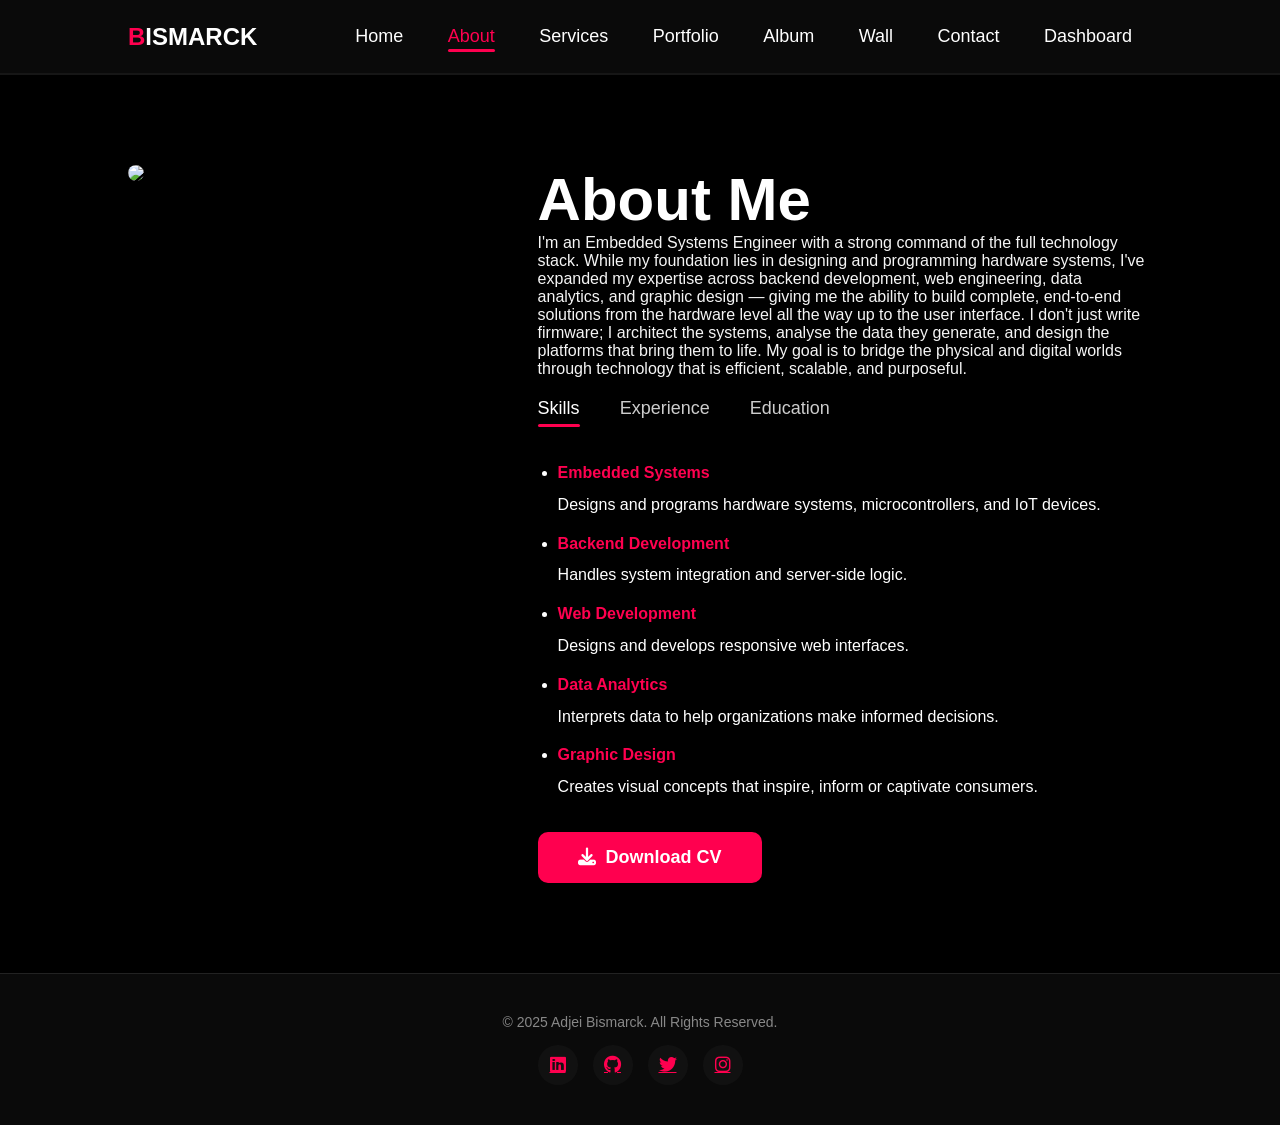
==== about.html @ d161b4fd "restructured website" ====
<!DOCTYPE html>
<html lang="en">
<head>
  <meta charset="UTF-8" />
  <meta name="viewport" content="width=device-width, initial-scale=1.0" />
  <title>nii adjetey — About</title>
  <link rel="stylesheet" href="style.css" />
  <link rel="stylesheet" href="https://cdnjs.cloudflare.com/ajax/libs/font-awesome/6.4.0/css/all.min.css" />
  <link rel="preconnect" href="https://fonts.googleapis.com">
  <link rel="stylesheet" href="https://fonts.googleapis.com/css2?family=Caveat:wght@600;700&display=swap">
</head>
<body>
  <!-- ===== TOP NAV BAR ===== -->
  <header class="page-topbar">
    <div class="container">
      <nav>
        <div class="logo">
          <h1><a href="index.html"><span>B</span>ISMARCK</a></h1>
        </div>
        <i class="fas fa-bars" id="menu-icon"></i>
        <ul id="nav-menu">
          <li><a href="index.html" onclick="closeMenu()">Home</a></li>
          <li><a href="about.html" class="active-page" onclick="closeMenu()">About</a></li>
          <li><a href="services.html" onclick="closeMenu()">Services</a></li>
          <li><a href="portfolio.html" onclick="closeMenu()">Portfolio</a></li>
          <li><a href="album.html" onclick="closeMenu()">Album</a></li>
          <li><a href="wall.html" onclick="closeMenu()">Wall</a></li>
          <li><a href="contact.html" onclick="closeMenu()">Contact</a></li>
          <li><a href="dashboard.html" onclick="closeMenu()">Dashboard</a></li>
        </ul>
      </nav>
    </div>
  </header>

  <!-- ===== ABOUT SECTION ===== -->
  <div id="about">
    <div class="container">
      <div class="row">
        <div class="about-col-1">
          <img src="images/user.webp" />
        </div>
        <div class="about-col-2">
          <h1 class="sub-title">About Me</h1>
          <p>
            I'm an Embedded Systems Engineer with a strong command of the full technology stack. While my foundation lies in designing and programming hardware systems, I've expanded my expertise across backend development, web engineering, data analytics, and graphic design — giving me the ability to build complete, end-to-end solutions from the hardware level all the way up to the user interface. I don't just write firmware; I architect the systems, analyse the data they generate, and design the platforms that bring them to life. My goal is to bridge the physical and digital worlds through technology that is efficient, scalable, and purposeful.
          </p>

          <div class="tab-titles">
            <p class="tab-links active-link" onclick="opentab('skills')">Skills</p>
            <p class="tab-links" onclick="opentab('experience')">Experience</p>
            <p class="tab-links" onclick="opentab('education')">Education</p>
          </div>

          <div class="tab-contents active-tab" id="skills">
            <ul>
              <li><span>Embedded Systems</span><br />Designs and programs hardware systems, microcontrollers, and IoT devices.</li>
              <li><span>Backend Development</span><br />Handles system integration and server-side logic.</li>
              <li><span>Web Development</span><br />Designs and develops responsive web interfaces.</li>
              <li><span>Data Analytics</span><br />Interprets data to help organizations make informed decisions.</li>
              <li><span>Graphic Design</span><br />Creates visual concepts that inspire, inform or captivate consumers.</li>
            </ul>
          </div>

          <div class="tab-contents" id="experience">
            <ul>
              <li><span>2024 - 2024</span><br />Data Analyst at CognoRise InfoTech</li>
              <li><span>2024 - 2024</span><br />Intern at Electricity Company of Ghana</li>
              <li><span>2024 - 2024</span><br />Junior Backend Developer at Smart Hives Lab</li>
              <li><span>2025 - 2025</span><br />Editor-In-Chief, Computer Science</li>
              <li><span>2026</span><br />Claude Hackathon Winner, KNUST EDITIONS</li>
            </ul>
          </div>

          <div class="tab-contents" id="education">
            <ul>
              <li><span>2024 - Present</span><br />Student at KNUST</li>
              <li><span>2027</span><br />Bachelor's Degree in Computer Science</li>
              <li><span>2024</span><br />Data Analytics Certification</li>
              <li><span>2025</span><br />Backend Development Bootcamp</li>
            </ul>
          </div>

          <div class="cv-button-wrapper">
            <a href="documents/cv.pdf" download class="btn cv-btn">
              <i class="fa-solid fa-download"></i> Download CV
            </a>
          </div>
        </div>
      </div>
    </div>
  </div>

  <!-- Toast Notification -->
  <div id="toast" class="toast"></div>

  <!-- ===== FOOTER ===== -->
  <footer>
    <div class="container">
      <p>&copy; 2025 Adjei Bismarck. All Rights Reserved.</p>
      <div class="footer-social">
        <a href="https://www.linkedin.com/in/niiadjetey" target="_blank" title="LinkedIn"><i class="fa-brands fa-linkedin"></i></a>
        <a href="https://github.com/adjetey0" target="_blank" title="GitHub"><i class="fa-brands fa-github"></i></a>
        <a href="https://x.com/mradjeteynii" target="_blank" title="Twitter/X"><i class="fa-brands fa-twitter"></i></a>
        <a href="https://www.instagram.com/west.xds" target="_blank" title="Instagram"><i class="fa-brands fa-instagram"></i></a>
      </div>
    </div>
  </footer>

  <!-- Back to Top Button -->
  <button id="back-to-top" class="back-to-top" title="Back to Top">
    <i class="fa-solid fa-arrow-up"></i>
  </button>

  <script>
    // Tab switching functionality
    function opentab(tabname) {
      var tablinks = document.getElementsByClassName("tab-links");
      var tabcontents = document.getElementsByClassName("tab-contents");
      for (var i = 0; i < tablinks.length; i++) {
        tablinks[i].classList.remove("active-link");
      }
      for (var i = 0; i < tabcontents.length; i++) {
        tabcontents[i].classList.remove("active-tab");
      }
      event.target.classList.add("active-link");
      document.getElementById(tabname).classList.add("active-tab");
    }

    // Mobile menu toggle
    const menuIcon = document.getElementById('menu-icon');
    const navMenu = document.getElementById('nav-menu');

    if (menuIcon && navMenu) {
      menuIcon.addEventListener('click', function() {
        navMenu.classList.toggle('active');
        if (menuIcon.classList.contains('fa-bars')) {
          menuIcon.classList.remove('fa-bars');
          menuIcon.classList.add('fa-times');
        } else {
          menuIcon.classList.remove('fa-times');
          menuIcon.classList.add('fa-bars');
        }
      });
    }

    function closeMenu() {
      if (navMenu) {
        navMenu.classList.remove('active');
      }
      if (menuIcon) {
        menuIcon.classList.remove('fa-times');
        menuIcon.classList.add('fa-bars');
      }
    }

    // Back to Top Button Functionality
    const backToTopBtn = document.getElementById('back-to-top');
    window.addEventListener('scroll', function() {
      if (window.pageYOffset > 300) {
        backToTopBtn.classList.add('show');
      } else {
        backToTopBtn.classList.remove('show');
      }
    });
    backToTopBtn.addEventListener('click', function() {
      window.scrollTo({
        top: 0,
        behavior: 'smooth'
      });
    });
  </script>
</body>
</html>
---- style.css ----
* {
  margin: 0;
  padding: 0;
  font-family: 'Poppins', sans-serif;
  box-sizing: border-box;
}

body {
  background-color: black;
  color: white;
  overflow-x: hidden;
}

/* ===== HEADER ===== */
#header {
  width: 100%;
  height: 100vh;
  background-image: url(images/background.jpg);
  background-size: cover;
  background-position: center;
}

/* ===== SUB-PAGE TOP NAV BAR ===== */
.page-topbar {
  width: 100%;
  background: #0a0a0a;
  border-bottom: 2px solid #161616;
  padding: 6px 0;
}

.container {
  padding: 10px 10%;
}

nav {
  display: flex;
  align-items: center;
  justify-content: space-between;
  flex-wrap: wrap;
  position: relative;
}

.logo h1 a {
  color: #fff;
  text-decoration: none;
}

.logo h1 span {
  color: #ff004f;
  font-weight: 700;
}

/* Mobile Menu Icon - Hidden by default */
#menu-icon {
  display: none;
  font-size: 28px;
  color: #fff;
  cursor: pointer;
  z-index: 1001;
}

nav ul li {
  display: inline-block;
  list-style: none;
  margin: 10px 20px;
}

nav ul li a {
  color: white;
  text-decoration: none;
  font-size: 18px;
  position: relative;
}

nav ul li a::after {
  content: '';
  width: 0;
  height: 3px;
  background: #ff004f;
  position: absolute;
  left: 0;
  bottom: -6px;
  transition: 0.4s ease;
  border-radius: 2px;
}

nav ul li a:hover::after,
nav ul li a.active-page::after {
  width: 100%;
}

nav ul li a.active-page {
  color: #ff004f;
}

.header-text {
  margin-top: 20%;
  font-size: 30px;
  animation: fadeInUp 1.5s ease-out;
}

.header-text p {
  animation: fadeInUp 1.8s ease-out;
}

.header-text h1 {
  font-size: 60px;
  margin-top: 20px;
  animation: fadeInUp 2s ease-out;
}

.header-text h1 span {
  color: #ff004f;
  display: inline-block;
  animation: bounce 2s infinite;
}

/* Animations */
@keyframes fadeInUp {
  0% {
    opacity: 0;
    transform: translateY(30px);
  }
  100% {
    opacity: 1;
    transform: translateY(0);
  }
}

@keyframes bounce {
  0%, 20%, 50%, 80%, 100% {
    transform: translateY(0);
  }
  40% {
    transform: translateY(-10px);
  }
  60% {
    transform: translateY(-5px);
  }
}

/* ===== ABOUT ===== */
#about {
  padding: 80px 0;
  color: whitesmoke;
}

.row {
  display: flex;
  justify-content: space-between;
  flex-wrap: wrap;
}

.about-col-1 {
  flex-basis: 35%;
}

.about-col-1 img {
  width: 100%;
  border-radius: 15px;
}

.about-col-2 {
  flex-basis: 60%;
}

.sub-title {
  font-size: 60px;
  font-weight: 600;
  color: #fff;
}

.tab-titles {
  display: flex;
  margin: 20px 0 40px;
  gap: 40px;
}

.tab-links {
  position: relative;
  font-size: 18px;
  font-weight: 500;
  cursor: pointer;
  color: #ccc;
  transition: color 0.3s ease;
}

.tab-links:hover {
  color: #ff004f;
}

.tab-links::after {
  content: '';
  position: absolute;
  bottom: -8px;
  left: 0;
  width: 0;
  height: 3px;
  background: #ff004f;
  border-radius: 2px;
  transition: width 0.3s ease;
}

.tab-links.active-link {
  color: #fff;
}

.tab-links.active-link::after,
.tab-links:hover::after {
  width: 100%;
}

/* Tab Contents */
.tab-contents {
  display: none;
}

.tab-contents.active-tab {
  display: block;
}

.tab-contents ul {
  padding-left: 20px;
  line-height: 1.8;
}

.tab-contents ul li {
  list-style: disc;
  margin: 10px 0;
  color: #fff;
}

.tab-contents ul li span {
  color: #ff004f;
  font-weight: 600;
  font-size: 16px;
  display: inline-block;
  margin-bottom: 3px;
  transition: color 0.3s ease;
}

/* Download CV Button */
.cv-button-wrapper {
  margin-top: 30px;
}

.cv-btn {
  display: inline-flex;
  align-items: center;
  gap: 10px;
  background: #ff004f;
  color: white !important;
  padding: 15px 35px;
  border: 2px solid #ff004f;
  border-radius: 10px;
  text-decoration: none;
  font-size: 16px;
  font-weight: 600;
  transition: all 0.3s ease;
}

.cv-btn:hover {
  background: transparent;
  color: #ff004f !important;
  transform: translateY(-3px);
  box-shadow: 0 10px 25px rgba(255, 0, 79, 0.3);
}

.cv-btn i {
  font-size: 18px;
}

/* ===== SERVICES ===== */
#services {
  padding: 80px 0;
  color: #fff;
}

#services .sub-title {
  text-align: center;
  font-size: 60px;
  margin-bottom: 60px;
}

#services .sub-title span {
  color: #ff004f;
}

.services-list {
  display: grid;
  grid-template-columns: repeat(auto-fit, minmax(250px, 1fr));
  gap: 40px;
}

.service-card {
  background: #111;
  padding: 40px 25px;
  border-radius: 15px;
  text-align: center;
  transition: transform 0.3s ease, box-shadow 0.3s ease, border 0.3s ease;
  border: 2px solid transparent;
}

.service-card i {
  font-size: 45px;
  color: #ff004f;
  margin-bottom: 20px;
  background: rgba(255, 0, 79, 0.1);
  padding: 20px;
  border-radius: 50%;
  transition: all 0.3s ease;
}

.service-card h2 {
  font-size: 22px;
  margin-bottom: 15px;
  color: #ff004f;
}

.service-card p {
  color: #ccc;
  font-size: 15px;
  line-height: 1.6;
}

.service-card:hover {
  transform: translateY(-10px);
  box-shadow: 0 0 25px rgba(255, 0, 79, 0.4);
  border-color: #ff004f;
}

.service-card:hover i {
  background: #ff004f;
  color: white;
}

/* ===== DASHBOARD SECTION ===== */
#dashboard {
  padding: 80px 0;
  color: #fff;
}

#dashboard .sub-title {
  text-align: center;
  font-size: 60px;
  margin-bottom: 60px;
}

#dashboard .sub-title span {
  color: #ff004f;
}

.dashboard-grid {
  display: grid;
  grid-template-columns: repeat(auto-fit, minmax(250px, 1fr));
  gap: 40px;
}

.dashboard-card {
  background: #111;
  border-radius: 15px;
  text-align: center;
  padding: 40px 20px;
  transition: transform 0.3s ease, box-shadow 0.3s ease, border 0.3s ease;
  border: 2px solid transparent;
}

.dashboard-card i {
  font-size: 45px;
  color: #ff004f;
  margin-bottom: 20px;
  background: rgba(255, 0, 79, 0.1);
  padding: 20px;
  border-radius: 50%;
  transition: all 0.3s ease;
}

.dashboard-card h2 {
  font-size: 22px;
  margin-bottom: 15px;
  color: #fff;
}

.dashboard-card p {
  font-size: 36px;
  font-weight: bold;
  color: #ff004f;
}

.dashboard-card:hover {
  transform: translateY(-10px);
  box-shadow: 0 0 25px rgba(255, 0, 79, 0.4);
  border-color: #ff004f;
}

.dashboard-card:hover i {
  background: #ff004f;
  color: white;
}

/* ===== PORTFOLIO SECTION ===== */
#portfolio {
  padding: 80px 0;
  color: #fff;
}

#portfolio .sub-title {
  text-align: center;
  font-size: 60px;
  margin-bottom: 60px;
}

#portfolio .sub-title span {
  color: #ff004f;
}

.portfolio-grid {
  display: grid;
  grid-template-columns: repeat(auto-fit, minmax(300px, 1fr));
  gap: 40px;
}

.portfolio-card {
  background: #111;
  border-radius: 15px;
  overflow: hidden;
  transition: transform 0.3s ease, box-shadow 0.3s ease;
  border: 2px solid transparent;
}

.portfolio-card:hover {
  transform: translateY(-10px);
  box-shadow: 0 0 30px rgba(255, 0, 79, 0.4);
  border-color: #ff004f;
}

.portfolio-image {
  position: relative;
  width: 100%;
  height: 280px;
  overflow: hidden;
}

.portfolio-image img {
  width: 100%;
  height: 100%;
  object-fit: cover;
  transition: transform 0.5s ease;
}

.portfolio-card:hover .portfolio-image img {
  transform: scale(1.1);
}

.portfolio-overlay {
  position: absolute;
  top: 0;
  left: 0;
  width: 100%;
  height: 100%;
  background: rgba(0, 0, 0, 0.95);
  display: flex;
  align-items: center;
  justify-content: center;
  opacity: 0;
  transition: opacity 0.4s ease;
  padding: 30px;
}

.portfolio-card:hover .portfolio-overlay {
  opacity: 1;
}

.portfolio-info {
  text-align: center;
}

.portfolio-info h3 {
  font-size: 24px;
  color: #ff004f;
  margin-bottom: 15px;
}

.portfolio-info p {
  color: #ccc;
  font-size: 14px;
  line-height: 1.6;
  margin-bottom: 20px;
}

.portfolio-links {
  display: flex;
  gap: 15px;
  justify-content: center;
  flex-wrap: wrap;
}

.portfolio-links a {
  background: #ff004f;
  color: white;
  padding: 10px 20px;
  border-radius: 8px;
  text-decoration: none;
  font-size: 14px;
  font-weight: 600;
  transition: all 0.3s ease;
  display: inline-flex;
  align-items: center;
  gap: 8px;
}

.portfolio-links a:hover {
  background: #e6003d;
  transform: translateY(-3px);
  box-shadow: 0 5px 15px rgba(255, 0, 79, 0.4);
}

.portfolio-content {
  padding: 25px;
}

.portfolio-content h3 {
  font-size: 20px;
  color: #fff;
  margin-bottom: 15px;
}

.portfolio-tags {
  display: flex;
  gap: 10px;
  flex-wrap: wrap;
}

.portfolio-tags span {
  background: rgba(255, 0, 79, 0.1);
  color: #ff004f;
  padding: 6px 15px;
  border-radius: 20px;
  font-size: 13px;
  font-weight: 500;
  border: 1px solid rgba(255, 0, 79, 0.3);
}

/* ===== ALBUM SECTION ===== */
#album {
  padding: 80px 0;
  color: #fff;
}

#album .sub-title {
  text-align: center;
  font-size: 60px;
  margin-bottom: 40px;
}

#album .sub-title span {
  color: #ff004f;
}

.album-meta {
  display: flex;
  justify-content: space-between;
  align-items: center;
  flex-wrap: wrap;
  gap: 16px;
  margin-bottom: 45px;
}

.album-meta-left {
  color: #999;
  font-size: 14px;
  display: flex;
  align-items: center;
  gap: 10px;
}

.album-meta-left i {
  color: #ff004f;
}

.view-toggle {
  display: flex;
  background: #111;
  border: 2px solid #222;
  border-radius: 30px;
  padding: 4px;
  gap: 4px;
}

.view-toggle-btn {
  background: transparent;
  color: #999;
  border: none;
  padding: 8px 20px;
  border-radius: 24px;
  font-size: 14px;
  font-weight: 600;
  font-family: 'Poppins', sans-serif;
  cursor: pointer;
  display: inline-flex;
  align-items: center;
  gap: 8px;
  transition: all 0.3s ease;
}

.view-toggle-btn:hover {
  color: #fff;
}

.view-toggle-btn.active-view-btn {
  background: #ff004f;
  color: #fff;
}

/* ===== DECK VIEW ===== */
.album-deck-view {
  display: flex;
  flex-direction: column;
  align-items: center;
}

.deck-stage {
  position: relative;
  width: 100%;
  max-width: 640px;
  height: 320px;
  margin-bottom: 30px;
}

.deck-card {
  position: absolute;
  top: 0;
  left: 50%;
  width: 220px;
  height: 300px;
  border-radius: 14px;
  overflow: hidden;
  border: 6px solid #111;
  box-shadow: 0 15px 35px rgba(0, 0, 0, 0.6);
  transition: transform 0.3s ease, box-shadow 0.3s ease;
  cursor: pointer;
  background: #111;
}

.deck-card img {
  width: 100%;
  height: 100%;
  object-fit: cover;
  display: block;
}

.deck-card:hover {
  box-shadow: 0 20px 45px rgba(255, 0, 79, 0.4);
  z-index: 10 !important;
}

.deck-card-0 { transform: translateX(-180px) rotate(-12deg); z-index: 1; }
.deck-card-1 { transform: translateX(-70px) rotate(-4deg); z-index: 2; }
.deck-card-2 { transform: translateX(40px) rotate(4deg); z-index: 3; }
.deck-card-3 { transform: translateX(150px) rotate(12deg); z-index: 4; }

.deck-card-0:hover { transform: translateX(-180px) rotate(-12deg) translateY(-10px); }
.deck-card-1:hover { transform: translateX(-70px) rotate(-4deg) translateY(-10px); }
.deck-card-2:hover { transform: translateX(40px) rotate(4deg) translateY(-10px); }
.deck-card-3:hover { transform: translateX(150px) rotate(12deg) translateY(-10px); }

.deck-controls {
  display: flex;
  align-items: center;
  gap: 18px;
  flex-wrap: wrap;
  justify-content: center;
}

.cycle-stack-btn {
  background: transparent;
  color: #fff;
  border: 2px solid #ff004f;
  padding: 10px 24px;
  border-radius: 30px;
  font-size: 14px;
  font-weight: 600;
  font-family: 'Poppins', sans-serif;
  cursor: pointer;
  display: inline-flex;
  align-items: center;
  gap: 10px;
  transition: all 0.3s ease;
}

.cycle-stack-btn:hover {
  background: #ff004f;
  transform: translateY(-2px);
  box-shadow: 0 8px 20px rgba(255, 0, 79, 0.35);
}

.deck-showing {
  color: #888;
  font-size: 13px;
}

/* ===== GRID VIEW ===== */
.album-grid {
  display: grid;
  grid-template-columns: repeat(auto-fill, minmax(240px, 1fr));
  grid-auto-rows: 220px;
  gap: 20px;
}

.album-item {
  position: relative;
  border-radius: 15px;
  overflow: hidden;
  cursor: pointer;
  border: 2px solid transparent;
  transition: transform 0.3s ease, border 0.3s ease, box-shadow 0.3s ease;
}

.album-item img {
  width: 100%;
  height: 100%;
  object-fit: cover;
  display: block;
  transition: transform 0.5s ease;
}

.album-item-overlay {
  position: absolute;
  inset: 0;
  background: rgba(0,0,0,0.5);
  display: flex;
  align-items: center;
  justify-content: center;
  opacity: 0;
  transition: opacity 0.3s ease;
}

.album-item-overlay i {
  color: #fff;
  font-size: 26px;
}

.album-item:hover {
  transform: translateY(-6px);
  border-color: #ff004f;
  box-shadow: 0 0 25px rgba(255, 0, 79, 0.35);
}

.album-item:hover img {
  transform: scale(1.08);
}

.album-item:hover .album-item-overlay {
  opacity: 1;
}

/* ===== LIGHTBOX ===== */
.lightbox-inner {
  position: relative;
  max-width: 90vw;
  max-height: 90vh;
  display: flex;
  flex-direction: column;
  align-items: center;
}

.lightbox-inner img {
  max-width: 90vw;
  max-height: 80vh;
  border-radius: 12px;
  border: 2px solid #ff004f;
  box-shadow: 0 0 50px rgba(255, 0, 79, 0.35);
}

#lightbox-caption {
  color: #ccc;
  margin-top: 14px;
  font-size: 15px;
  text-align: center;
}

.lightbox-close {
  position: absolute;
  top: -45px;
  right: 0;
  background: transparent;
  border: none;
  color: #fff;
  font-size: 26px;
  cursor: pointer;
}

.lightbox-nav {
  position: fixed;
  top: 50%;
  transform: translateY(-50%);
  background: rgba(255,0,79,0.15);
  border: 2px solid #ff004f;
  color: #fff;
  width: 46px;
  height: 46px;
  border-radius: 50%;
  font-size: 18px;
  cursor: pointer;
  transition: all 0.3s ease;
}

.lightbox-nav:hover {
  background: #ff004f;
}

.lightbox-prev { left: 30px; }
.lightbox-next { right: 30px; }

/* ===== WALL SECTION ===== */
#wall {
  padding: 80px 0;
  color: #fff;
}

#wall .sub-title {
  text-align: center;
  font-size: 60px;
  margin-bottom: 10px;
}

#wall .sub-title span {
  color: #ff004f;
}

.wall-subtext {
  text-align: center;
  color: #ccc;
  font-size: 15px;
  max-width: 560px;
  margin: 0 auto 40px;
}

.wall-toolbar-wrap {
  display: flex;
  flex-direction: column;
  align-items: center;
  gap: 12px;
  margin-bottom: 45px;
}

.wall-toolbar {
  display: flex;
  align-items: center;
  gap: 4px;
  background: #111;
  border: 2px solid #222;
  border-radius: 40px;
  padding: 6px;
  flex-wrap: wrap;
  justify-content: center;
}

.wall-toolbar-divider {
  width: 1px;
  height: 20px;
  background: #2a2a2a;
  margin: 0 2px;
}

.wall-pill-btn {
  background: transparent;
  border: none;
  color: #ccc;
  padding: 10px 18px;
  border-radius: 30px;
  font-size: 14px;
  font-weight: 600;
  font-family: 'Poppins', sans-serif;
  cursor: pointer;
  display: inline-flex;
  align-items: center;
  gap: 8px;
  transition: all 0.3s ease;
}

.wall-pill-btn:hover {
  background: #1a1a1a;
  color: #fff;
}

.wall-pill-btn:disabled {
  opacity: 0.6;
  cursor: default;
}

.wall-sign-pill {
  background: #ff004f;
  color: #fff;
}

.wall-sign-pill:hover {
  background: #e6003d;
  color: #fff;
}

.wall-pill-icon {
  width: 40px;
  height: 40px;
  padding: 0;
  justify-content: center;
}

.wall-pill-btn.spinning i {
  animation: spin 0.5s linear;
}

@keyframes spin {
  from { transform: rotate(0deg); }
  to { transform: rotate(360deg); }
}

.wall-count {
  color: #888;
  font-size: 13px;
  padding: 0 10px;
  white-space: nowrap;
}

/* ===== SIGN MODAL ===== */
.wall-sign-modal {
  max-width: 520px;
  width: 90%;
  text-align: left;
  padding: 35px 35px 30px;
}

.wall-sign-header {
  display: flex;
  justify-content: space-between;
  align-items: flex-start;
  gap: 16px;
  margin-bottom: 24px;
}

.wall-sign-header h3 {
  text-align: left;
  margin-bottom: 6px;
}

.wall-sign-subtitle {
  color: #999;
  font-size: 13px;
  margin: 0;
}

.wall-sign-close {
  background: #0a0a0a;
  border: 2px solid #222;
  color: #999;
  width: 36px;
  height: 36px;
  min-width: 36px;
  border-radius: 50%;
  cursor: pointer;
  display: flex;
  align-items: center;
  justify-content: center;
  font-size: 14px;
  transition: all 0.3s ease;
}

.wall-sign-close:hover {
  border-color: #ff004f;
  color: #fff;
}

.wall-form {
  display: flex;
  flex-direction: column;
  gap: 18px;
}

.wall-form-row {
  display: grid;
  grid-template-columns: 1fr 1fr;
  gap: 14px;
}

.wall-input-icon {
  position: relative;
  display: flex;
  align-items: center;
}

.wall-input-icon i {
  position: absolute;
  left: 16px;
  color: #666;
  font-size: 13px;
  pointer-events: none;
}

.wall-input-icon input {
  padding-left: 40px !important;
}

.wall-form input,
.wall-form textarea {
  width: 100%;
  padding: 14px 16px;
  background: #0a0a0a;
  border: 2px solid #222;
  border-radius: 10px;
  color: #fff;
  font-size: 14px;
  font-family: 'Poppins', sans-serif;
  outline: none;
  transition: border-color 0.3s ease, box-shadow 0.3s ease;
  resize: vertical;
}

.wall-form input::placeholder,
.wall-form textarea::placeholder {
  color: #666;
}

.wall-form input:focus,
.wall-form textarea:focus {
  border-color: #ff004f;
  box-shadow: 0 0 15px rgba(255, 0, 79, 0.2);
}

.wall-sig-preview {
  background: #0a0a0a;
  border: 2px solid #222;
  border-radius: 10px;
  padding: 14px 16px;
}

.wall-sig-label {
  display: block;
  color: #666;
  font-size: 11px;
  font-weight: 600;
  letter-spacing: 0.5px;
  text-transform: uppercase;
  margin-bottom: 6px;
}

.wall-sig-text {
  font-family: 'Caveat', cursive;
  font-size: 30px;
  font-weight: 700;
  color: #fff;
  line-height: 1.1;
}

.wall-sign-footer {
  display: flex;
  align-items: center;
  justify-content: space-between;
  gap: 14px;
}

.wall-char-count {
  color: #666;
  font-size: 12px;
  font-family: monospace;
}

.wall-sign-footer .btn {
  padding: 12px 30px;
}

/* ===== NOTE WALL (sticky-note cards) ===== */
.wall-grid {
  display: grid;
  grid-template-columns: repeat(auto-fill, minmax(230px, 1fr));
  gap: 26px;
  padding: 10px;
}

.wall-loading,
.wall-empty {
  grid-column: 1 / -1;
  text-align: center;
  color: #888;
  font-size: 15px;
  padding: 20px 0;
}

.wall-card {
  background: #fdf9f0;
  border: 1px solid #e5ddd0;
  border-radius: 12px;
  padding: 20px;
  box-shadow: 0 10px 25px rgba(0, 0, 0, 0.4);
  transition: transform 0.25s ease, box-shadow 0.25s ease;
}

.wall-card:hover {
  transform: translateY(-6px) rotate(0deg) !important;
  box-shadow: 0 16px 34px rgba(255, 0, 79, 0.3);
  z-index: 5;
}

.wall-card-name {
  font-family: 'Caveat', cursive;
  font-size: 28px;
  font-weight: 700;
  color: #ff004f;
  margin-bottom: 6px;
  line-height: 1.1;
}

.wall-card-message {
  color: #2a2a2a;
  font-size: 14px;
  line-height: 1.5;
  margin-bottom: 16px;
  word-break: break-word;
}

.wall-card-footer {
  display: flex;
  justify-content: space-between;
  align-items: center;
  border-top: 1px solid #ece4d3;
  padding-top: 10px;
}

.wall-card-handle {
  color: #b0a894;
  font-size: 11px;
  font-weight: 600;
}

.wall-card-time {
  color: #b0a894;
  font-size: 11px;
}

/* ===== CONTACT SECTION ===== */
#contact {
  padding: 80px 0;
  color: #fff;
}

#contact .sub-title {
  text-align: center;
  font-size: 60px;
  margin-bottom: 60px;
}

#contact .sub-title span {
  color: #ff004f;
}

.contact-row {
  display: flex;
  justify-content: space-between;
  gap: 50px;
  flex-wrap: wrap;
}

.contact-left {
  flex-basis: 35%;
  display: flex;
  flex-direction: column;
  gap: 25px;
}

.contact-info-card {
  background: #111;
  padding: 25px;
  border-radius: 15px;
  display: flex;
  align-items: center;
  gap: 20px;
  transition: transform 0.3s ease, box-shadow 0.3s ease, border 0.3s ease;
  border: 2px solid transparent;
}

.contact-info-card:hover {
  transform: translateY(-5px);
  box-shadow: 0 0 25px rgba(255, 0, 79, 0.3);
  border-color: #ff004f;
}

.contact-info-card i {
  font-size: 30px;
  color: #ff004f;
  background: rgba(255, 0, 79, 0.1);
  padding: 18px;
  border-radius: 50%;
  min-width: 65px;
  height: 65px;
  display: flex;
  align-items: center;
  justify-content: center;
  transition: all 0.3s ease;
}

.contact-info-card:hover i {
  background: #ff004f;
  color: white;
}

.contact-info-card h3 {
  font-size: 18px;
  color: #fff;
  margin-bottom: 5px;
}

.contact-info-card p {
  color: #ccc;
  font-size: 15px;
}

.contact-info-card a {
  color: #ccc;
  text-decoration: none;
  transition: color 0.3s ease;
}

.contact-info-card a:hover {
  color: #ff004f;
}

.social-icons {
  display: flex;
  gap: 15px;
  margin-top: 10px;
}

.social-icons a {
  width: 50px;
  height: 50px;
  background: #111;
  border-radius: 50%;
  display: flex;
  align-items: center;
  justify-content: center;
  color: #ff004f;
  font-size: 22px;
  transition: all 0.3s ease;
  border: 2px solid transparent;
}

.social-icons a:hover {
  background: #ff004f;
  color: white;
  transform: translateY(-5px);
  box-shadow: 0 5px 15px rgba(255, 0, 79, 0.4);
}

.contact-right {
  flex-basis: 60%;
}

.contact-right form {
  display: flex;
  flex-direction: column;
  gap: 20px;
}

.contact-right form input,
.contact-right form textarea {
  width: 100%;
  padding: 18px;
  background: #111;
  border: 2px solid #222;
  border-radius: 10px;
  color: #fff;
  font-size: 16px;
  outline: none;
  transition: border-color 0.3s ease, box-shadow 0.3s ease;
}

.contact-right form input::placeholder,
.contact-right form textarea::placeholder {
  color: #888;
}

.contact-right form input:focus,
.contact-right form textarea:focus {
  border-color: #ff004f;
  box-shadow: 0 0 15px rgba(255, 0, 79, 0.2);
}

.contact-right form textarea {
  resize: vertical;
  min-height: 150px;
}

.btn {
  background: #ff004f;
  color: white;
  padding: 15px 40px;
  border: none;
  border-radius: 10px;
  font-size: 18px;
  font-weight: 600;
  cursor: pointer;
  transition: all 0.3s ease;
  align-self: flex-start;
}

.btn:hover {
  background: #e6003d;
  transform: translateY(-3px);
  box-shadow: 0 10px 25px rgba(255, 0, 79, 0.4);
}

/* ===== FOOTER ===== */
footer {
  background: #0a0a0a;
  padding: 30px 0;
  text-align: center;
  border-top: 1px solid #222;
}

footer p {
  color: #888;
  font-size: 14px;
  margin-bottom: 15px;
}

.footer-social {
  display: flex;
  gap: 15px;
  justify-content: center;
  align-items: center;
}

.footer-social a {
  width: 40px;
  height: 40px;
  background: #111;
  border-radius: 50%;
  display: flex;
  align-items: center;
  justify-content: center;
  color: #ff004f;
  font-size: 18px;
  transition: all 0.3s ease;
  border: 2px solid transparent;
}

.footer-social a:hover {
  background: #ff004f;
  color: white;
  transform: translateY(-5px);
  box-shadow: 0 5px 15px rgba(255, 0, 79, 0.4);
  border-color: #ff004f;
}

/* Toast Notification */
.toast {
  visibility: hidden;
  min-width: 250px;
  background-color: #4caf50;
  color: #fff;
  text-align: center;
  border-radius: 12px;
  padding: 14px;
  position: fixed;
  z-index: 1000;
  left: 50%;
  bottom: 30px;
  font-size: 16px;
  transform: translateX(-50%);
  opacity: 0;
  transition: opacity 0.5s ease, bottom 0.5s ease;
  box-shadow: 0 4px 12px rgba(0, 0, 0, 0.3);
}

.toast.show {
  visibility: visible;
  opacity: 1;
  bottom: 50px;
}

/* ===== NOT-DEPLOYED MODAL ===== */
.nd-modal-backdrop {
  display: none;
  position: fixed;
  inset: 0;
  background: rgba(0, 0, 0, 0.75);
  z-index: 9999;
  align-items: center;
  justify-content: center;
  backdrop-filter: blur(4px);
}

.nd-modal-backdrop.active {
  display: flex;
  animation: fadeInBackdrop 0.25s ease;
}

@keyframes fadeInBackdrop {
  from { opacity: 0; }
  to   { opacity: 1; }
}

.nd-modal {
  background: #111;
  border: 2px solid #ff004f;
  border-radius: 20px;
  padding: 45px 40px 35px;
  max-width: 440px;
  width: 90%;
  text-align: center;
  box-shadow: 0 0 50px rgba(255, 0, 79, 0.35);
  animation: slideUpModal 0.3s ease;
}

@keyframes slideUpModal {
  from { transform: translateY(30px); opacity: 0; }
  to   { transform: translateY(0);    opacity: 1; }
}

.nd-modal-icon {
  width: 70px;
  height: 70px;
  background: rgba(255, 0, 79, 0.1);
  border-radius: 50%;
  display: flex;
  align-items: center;
  justify-content: center;
  margin: 0 auto 20px;
  border: 2px solid rgba(255, 0, 79, 0.3);
}

.nd-modal-icon i {
  font-size: 30px;
  color: #ff004f;
}

.nd-modal h3 {
  font-size: 22px;
  color: #fff;
  margin-bottom: 12px;
}

.nd-modal p {
  color: #aaa;
  font-size: 15px;
  line-height: 1.7;
  margin-bottom: 28px;
}

.nd-modal-actions {
  display: flex;
  gap: 12px;
  justify-content: center;
  flex-wrap: wrap;
}

.nd-github-btn {
  background: #ff004f;
  color: white;
  border: none;
  padding: 12px 24px;
  border-radius: 10px;
  font-size: 15px;
  font-weight: 600;
  cursor: pointer;
  display: inline-flex;
  align-items: center;
  gap: 8px;
  transition: all 0.3s ease;
  font-family: 'Poppins', sans-serif;
}

.nd-github-btn:hover {
  background: #e6003d;
  transform: translateY(-2px);
  box-shadow: 0 5px 15px rgba(255, 0, 79, 0.4);
}

.nd-close-btn {
  background: transparent;
  color: #aaa;
  border: 2px solid #333;
  padding: 12px 24px;
  border-radius: 10px;
  font-size: 15px;
  font-weight: 600;
  cursor: pointer;
  transition: all 0.3s ease;
  font-family: 'Poppins', sans-serif;
}

.nd-close-btn:hover {
  border-color: #555;
  color: #fff;
}

/* ===== MOBILE RESPONSIVE ===== */
@media (max-width: 768px) {
  body {
    overflow-x: hidden;
  }

  /* ── HEADER FIX ── */
  #header {
    background-image: url(images/mobile-background.jpg);
    background-size: cover;
    background-position: left center;
    height: 100vh;
    display: flex;
    flex-direction: column;
    justify-content: flex-start;
  }

  .container {
    padding: 10px 5%;
  }

  #menu-icon {
    display: block;
  }

  nav ul {
    position: fixed;
    top: 0;
    right: -100%;
    width: 70%;
    height: 100vh;
    background: rgba(0, 0, 0, 0.98);
    flex-direction: column;
    justify-content: center;
    align-items: center;
    transition: right 0.3s ease;
    z-index: 1000;
    padding: 0;
  }

  nav ul.active {
    right: 0;
  }

  nav ul li {
    margin: 25px 0;
    width: 100%;
    text-align: center;
    display: block;
  }

  nav ul li a {
    font-size: 20px;
    display: block;
    padding: 10px;
  }

  .logo h1 {
    font-size: 26px;
  }

  /* Push text down so background subject shows above it */
  .header-text {
    margin-top: 55%;
    font-size: 18px;
    padding: 0 5%;
  }

  .header-text h1 {
    font-size: 36px;
    margin-top: 10px;
  }

  .sub-title {
    font-size: 32px;
    text-align: center;
  }

  .row {
    flex-direction: column;
  }

  .about-col-1,
  .about-col-2 {
    flex-basis: 100%;
    width: 100%;
  }

  .about-col-1 {
    margin-bottom: 30px;
    text-align: center;
  }

  .about-col-1 img {
    max-width: 85%;
    margin: 0 auto;
  }

  .tab-titles {
    flex-direction: row;
    gap: 12px;
    flex-wrap: wrap;
    justify-content: center;
  }

  .tab-links {
    font-size: 14px;
  }

  .tab-contents ul {
    padding-left: 15px;
  }

  .tab-contents ul li {
    font-size: 14px;
  }

  #services .sub-title {
    font-size: 32px;
  }

  .services-list {
    grid-template-columns: 1fr;
    gap: 25px;
  }

  .service-card {
    padding: 30px 20px;
  }

  .service-card i {
    font-size: 38px;
  }

  .service-card h2 {
    font-size: 20px;
  }

  .service-card p {
    font-size: 14px;
  }

  #portfolio .sub-title {
    font-size: 32px;
  }

  .portfolio-grid {
    grid-template-columns: 1fr;
    gap: 30px;
  }

  .portfolio-image {
    height: 200px;
  }

  .portfolio-image img {
    display: block;
    width: 100%;
    height: 100%;
    object-fit: cover;
  }

  .portfolio-info {
    padding: 20px;
  }

  .portfolio-info h3 {
    font-size: 18px;
  }

  .portfolio-info p {
    font-size: 13px;
  }

  .portfolio-links {
    flex-direction: row;
    gap: 10px;
    flex-wrap: wrap;
  }

  .portfolio-links a {
    flex: 1;
    justify-content: center;
    padding: 10px 12px;
    font-size: 13px;
  }

  /* Show overlay on tap via .tapped class added by JS */
  .portfolio-card.tapped .portfolio-overlay {
    opacity: 1;
  }

  .portfolio-content h3 {
    font-size: 18px;
  }

  .portfolio-tags span {
    font-size: 12px;
    padding: 5px 12px;
  }

  #album .sub-title {
    font-size: 32px;
  }

  .album-meta {
    flex-direction: column;
    align-items: flex-start;
  }

  .view-toggle-btn {
    padding: 7px 16px;
    font-size: 13px;
  }

  .deck-stage {
    height: 240px;
  }

  .deck-card {
    width: 150px;
    height: 210px;
    border-width: 4px;
  }

  .deck-card-0 { transform: translateX(-90px) rotate(-10deg); }
  .deck-card-1 { transform: translateX(-32px) rotate(-3deg); }
  .deck-card-2 { transform: translateX(26px) rotate(3deg); }
  .deck-card-3 { transform: translateX(84px) rotate(10deg); }

  .deck-card-0:hover { transform: translateX(-90px) rotate(-10deg) translateY(-8px); }
  .deck-card-1:hover { transform: translateX(-32px) rotate(-3deg) translateY(-8px); }
  .deck-card-2:hover { transform: translateX(26px) rotate(3deg) translateY(-8px); }
  .deck-card-3:hover { transform: translateX(84px) rotate(10deg) translateY(-8px); }

  .album-grid {
    grid-auto-rows: 160px;
    gap: 14px;
  }

  .lightbox-nav {
    width: 38px;
    height: 38px;
    font-size: 15px;
  }

  .lightbox-prev { left: 12px; }
  .lightbox-next { right: 12px; }

  #wall .sub-title {
    font-size: 32px;
  }

  .wall-subtext {
    font-size: 13px;
    padding: 0 5%;
  }

  .wall-pill-btn {
    padding: 8px 14px;
    font-size: 13px;
  }

  .wall-pill-icon {
    width: 36px;
    height: 36px;
  }

  .wall-count {
    padding: 0 6px;
    font-size: 12px;
  }

  .wall-sign-modal {
    padding: 26px 22px;
  }

  .wall-sign-header h3 {
    font-size: 19px;
  }

  .wall-form-row {
    grid-template-columns: 1fr;
  }

  .wall-sign-footer {
    flex-direction: column-reverse;
    align-items: stretch;
    gap: 10px;
  }

  .wall-sign-footer .btn {
    width: 100%;
  }

  .wall-char-count {
    text-align: center;
  }

  .wall-grid {
    grid-template-columns: 1fr;
    gap: 16px;
  }

  #contact .sub-title {
    font-size: 32px;
  }

  .contact-row {
    flex-direction: column;
    gap: 30px;
  }

  .contact-left,
  .contact-right {
    flex-basis: 100%;
    width: 100%;
  }

  .contact-info-card {
    padding: 18px;
  }

  .contact-info-card h3 {
    font-size: 16px;
  }

  .contact-info-card p {
    font-size: 14px;
  }

  .social-icons {
    justify-content: center;
  }

  .contact-right form input,
  .contact-right form textarea {
    padding: 15px;
    font-size: 15px;
  }

  .btn {
    width: 100%;
    text-align: center;
    justify-content: center;
    padding: 14px 30px;
    font-size: 16px;
  }

  .cv-btn {
    width: 100%;
    justify-content: center;
  }

  #dashboard .sub-title {
    font-size: 32px;
  }

  .dashboard-grid {
    grid-template-columns: 1fr;
    gap: 25px;
  }

  .dashboard-card {
    padding: 30px 20px;
  }

  .dashboard-card i {
    font-size: 38px;
  }

  .dashboard-card h2 {
    font-size: 20px;
  }

  .dashboard-card p {
    font-size: 24px;
  }

  .toast {
    min-width: 200px;
    max-width: 85%;
    font-size: 14px;
    padding: 12px 16px;
    bottom: 20px;
  }

  .toast.show {
    bottom: 30px;
  }

  footer {
    padding: 25px 0;
  }

  footer p {
    font-size: 12px;
    margin-bottom: 12px;
  }

  .footer-social {
    gap: 12px;
  }

  .footer-social a {
    width: 35px;
    height: 35px;
    font-size: 16px;
  }

  /* Modal on mobile */
  .nd-modal {
    padding: 35px 25px 28px;
  }

  .nd-modal h3 {
    font-size: 19px;
  }

  .nd-modal p {
    font-size: 14px;
  }

  .nd-github-btn,
  .nd-close-btn {
    width: 100%;
    justify-content: center;
    font-size: 14px;
  }
}

/* Extra small devices */
@media (max-width: 480px) {
  #header {
    background-position: 30% center;
  }

  .header-text {
    margin-top: 60%;
    font-size: 15px;
    padding: 0 5%;
  }

  .header-text h1 {
    font-size: 28px;
  }

  .sub-title {
    font-size: 26px;
  }

  #services .sub-title,
  #portfolio .sub-title,
  #contact .sub-title {
    font-size: 26px;
  }

  .service-card {
    padding: 25px 15px;
  }

  .service-card i {
    font-size: 32px;
    padding: 15px;
  }

  .service-card h2 {
    font-size: 18px;
  }

  .portfolio-image {
    height: 160px;
  }

  .tab-links {
    font-size: 13px;
  }

  nav ul {
    width: 80%;
  }

  nav ul li a {
    font-size: 18px;
  }
}

/* Landscape */
@media (max-width: 768px) and (orientation: landscape) {
  #header {
    height: auto;
    min-height: 100vh;
    padding-bottom: 40px;
    background-position: center top;
  }

  .header-text {
    margin-top: 10%;
  }

  .header-text h1 {
    font-size: 28px;
  }
}

/* ===== BACK TO TOP BUTTON ===== */
.back-to-top {
  position: fixed;
  bottom: 30px;
  right: 30px;
  width: 50px;
  height: 50px;
  background: #ff004f;
  color: white;
  border: none;
  border-radius: 50%;
  cursor: pointer;
  opacity: 0;
  visibility: hidden;
  transition: all 0.3s ease;
  z-index: 1000;
  box-shadow: 0 4px 12px rgba(255, 0, 79, 0.3);
  display: flex;
  align-items: center;
  justify-content: center;
  font-size: 18px;
}

.back-to-top.show {
  opacity: 1;
  visibility: visible;
}

.back-to-top:hover {
  background: #e60047;
  transform: translateY(-2px);
  box-shadow: 0 6px 16px rgba(255, 0, 79, 0.4);
}

.back-to-top:active {
  transform: translateY(0);
}

@media (max-width: 768px) {
  .back-to-top {
    bottom: 20px;
    right: 20px;
    width: 45px;
    height: 45px;
    font-size: 16px;
  }
}
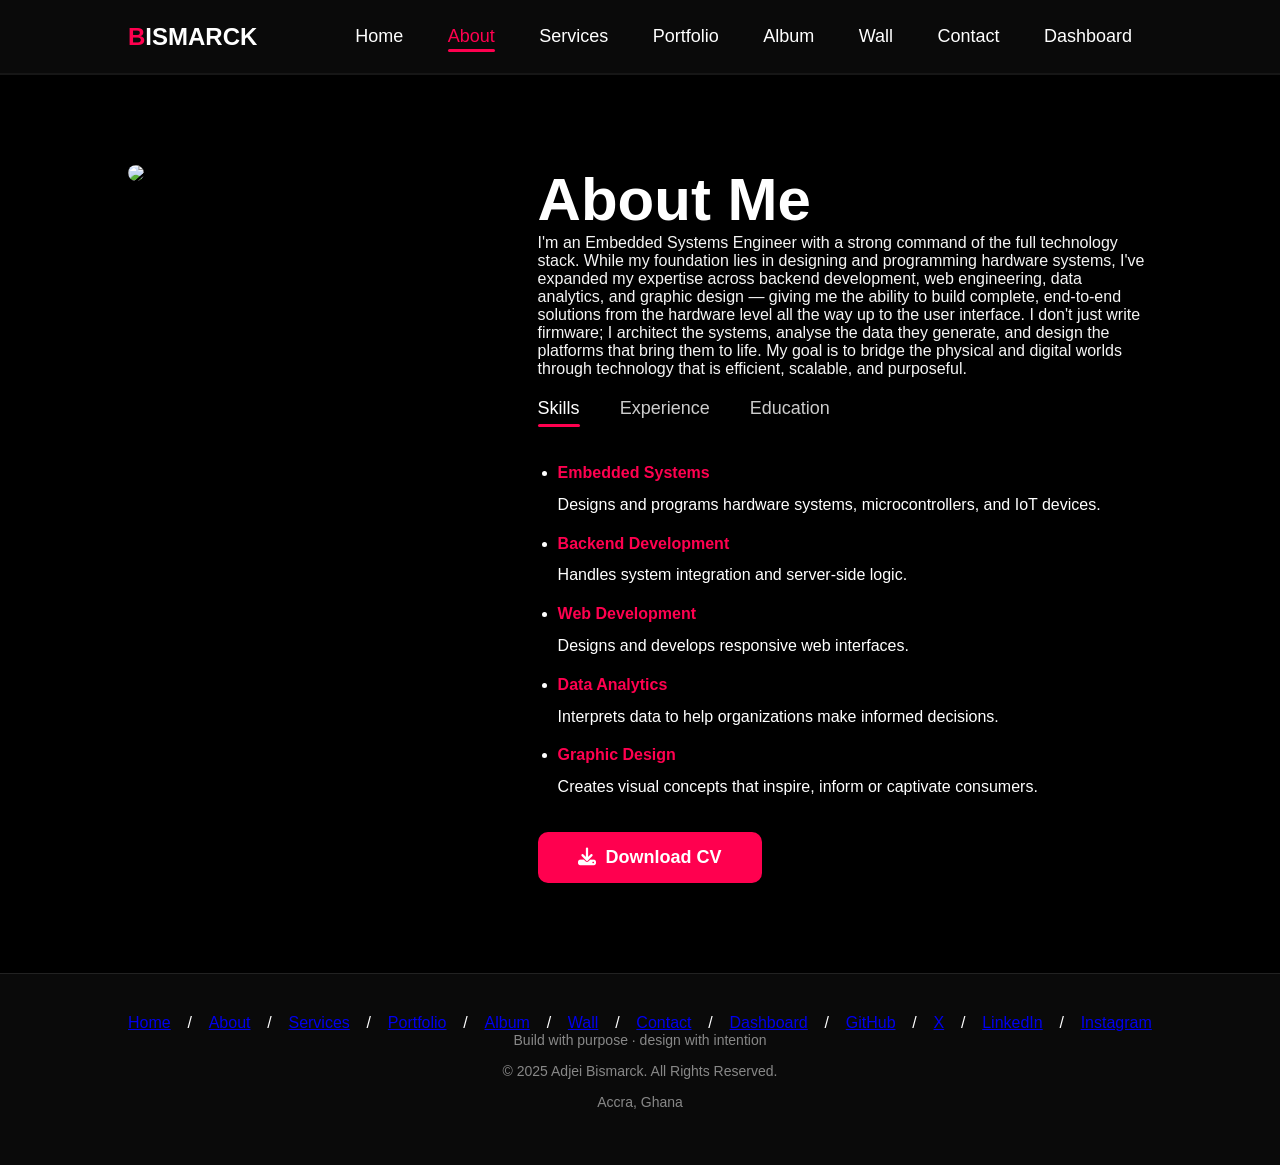
==== commit 57df6afe: "made changes on about page" ====
--- a/about.html
+++ b/about.html
@@ -94,14 +94,28 @@
   <div id="toast" class="toast"></div>
 
   <!-- ===== FOOTER ===== -->
-  <footer>
+  <footer class="site-footer">
     <div class="container">
-      <p>&copy; 2025 Adjei Bismarck. All Rights Reserved.</p>
-      <div class="footer-social">
-        <a href="https://www.linkedin.com/in/niiadjetey" target="_blank" title="LinkedIn"><i class="fa-brands fa-linkedin"></i></a>
-        <a href="https://github.com/adjetey0" target="_blank" title="GitHub"><i class="fa-brands fa-github"></i></a>
-        <a href="https://x.com/mradjeteynii" target="_blank" title="Twitter/X"><i class="fa-brands fa-twitter"></i></a>
-        <a href="https://www.instagram.com/west.xds" target="_blank" title="Instagram"><i class="fa-brands fa-instagram"></i></a>
+      <div class="footer-links-row">
+        <nav class="footer-nav">
+          <a href="index.html">Home</a> /
+          <a href="about.html">About</a> /
+          <a href="services.html">Services</a> /
+          <a href="portfolio.html">Portfolio</a> /
+          <a href="album.html">Album</a> /
+          <a href="wall.html">Wall</a> /
+          <a href="contact.html">Contact</a> /
+          <a href="dashboard.html">Dashboard</a> /
+          <a href="https://github.com/adjetey0" target="_blank">GitHub</a> /
+          <a href="https://x.com/mradjeteynii" target="_blank">X</a> /
+          <a href="https://www.linkedin.com/in/niiadjetey" target="_blank">LinkedIn</a> /
+          <a href="https://www.instagram.com/west.xds" target="_blank">Instagram</a>
+        </nav>
+        <p class="footer-tagline">Build with purpose &middot; design with intention</p>
+      </div>
+      <div class="footer-bottom-row">
+        <p>&copy; 2025 Adjei Bismarck. All Rights Reserved.</p>
+        <p class="footer-location">Accra, Ghana</p>
       </div>
     </div>
   </footer>
@@ -170,4 +184,4 @@
     });
   </script>
 </body>
-</html>
+</html>
--- a/style.css
+++ b/style.css
@@ -26,6 +26,148 @@
   background: #0a0a0a;
   border-bottom: 2px solid #161616;
   padding: 6px 0;
+}
+
+/* ===== HOME HERO (text-only) ===== */
+#home-hero {
+  min-height: 90vh;
+  display: flex;
+  align-items: center;
+  padding: 60px 0;
+}
+
+.hero-wordmark {
+  font-size: 90px;
+  font-weight: 700;
+  line-height: 1;
+  margin-bottom: 30px;
+  background: linear-gradient(90deg, #ff004f, #ff6f3d);
+  -webkit-background-clip: text;
+  background-clip: text;
+  -webkit-text-fill-color: transparent;
+  display: inline-block;
+}
+
+.hero-dot {
+  color: #ff6f3d;
+  -webkit-text-fill-color: #ff6f3d;
+}
+
+.hero-lead {
+  font-size: 26px;
+  color: #f0f0f0;
+  line-height: 1.5;
+  max-width: 780px;
+  margin-bottom: 20px;
+}
+
+.hero-lead strong {
+  color: #fff;
+}
+
+.hero-sub {
+  font-size: 17px;
+  color: #999;
+  line-height: 1.7;
+  max-width: 720px;
+  margin-bottom: 35px;
+}
+
+.hero-meta {
+  display: flex;
+  align-items: center;
+  gap: 16px;
+  flex-wrap: wrap;
+  color: #999;
+  font-size: 14px;
+  margin-bottom: 35px;
+}
+
+.hero-meta-item {
+  display: flex;
+  align-items: center;
+  gap: 8px;
+}
+
+.hero-meta-item i {
+  color: #ff004f;
+}
+
+.hero-dot-status {
+  width: 8px;
+  height: 8px;
+  border-radius: 50%;
+  background: #4caf50;
+  display: inline-block;
+}
+
+.hero-meta-divider {
+  color: #444;
+}
+
+.hero-actions {
+  display: flex;
+  align-items: center;
+  gap: 22px;
+  flex-wrap: wrap;
+}
+
+.hero-pill {
+  display: inline-flex;
+  align-items: center;
+  gap: 10px;
+  padding: 13px 28px;
+  border-radius: 30px;
+  font-size: 15px;
+  font-weight: 600;
+  text-decoration: none;
+  border: 2px solid #222;
+  color: #fff;
+  background: #111;
+  transition: all 0.3s ease;
+}
+
+.hero-pill:hover {
+  border-color: #ff004f;
+  transform: translateY(-2px);
+}
+
+.hero-pill-accent {
+  background: linear-gradient(90deg, #ff004f, #ff6f3d);
+  border-color: transparent;
+}
+
+.hero-pill-accent:hover {
+  filter: brightness(1.1);
+  transform: translateY(-2px);
+}
+
+.hero-link {
+  color: #999;
+  font-size: 15px;
+  font-weight: 500;
+  text-decoration: none;
+  position: relative;
+  transition: color 0.3s ease;
+}
+
+.hero-link::after {
+  content: '';
+  position: absolute;
+  left: 0;
+  bottom: -4px;
+  width: 0;
+  height: 2px;
+  background: #ff004f;
+  transition: width 0.3s ease;
+}
+
+.hero-link:hover {
+  color: #fff;
+}
+
+.hero-link:hover::after {
+  width: 100%;
 }
 
 .container {
@@ -654,15 +796,15 @@
   z-index: 10 !important;
 }
 
-.deck-card-0 { transform: translateX(-180px) rotate(-12deg); z-index: 1; }
-.deck-card-1 { transform: translateX(-70px) rotate(-4deg); z-index: 2; }
-.deck-card-2 { transform: translateX(40px) rotate(4deg); z-index: 3; }
-.deck-card-3 { transform: translateX(150px) rotate(12deg); z-index: 4; }
-
-.deck-card-0:hover { transform: translateX(-180px) rotate(-12deg) translateY(-10px); }
-.deck-card-1:hover { transform: translateX(-70px) rotate(-4deg) translateY(-10px); }
-.deck-card-2:hover { transform: translateX(40px) rotate(4deg) translateY(-10px); }
-.deck-card-3:hover { transform: translateX(150px) rotate(12deg) translateY(-10px); }
+.deck-card-0 { transform: translateX(-50%) translateX(-180px) rotate(-12deg); z-index: 1; }
+.deck-card-1 { transform: translateX(-50%) translateX(-70px) rotate(-4deg); z-index: 2; }
+.deck-card-2 { transform: translateX(-50%) translateX(40px) rotate(4deg); z-index: 3; }
+.deck-card-3 { transform: translateX(-50%) translateX(150px) rotate(12deg); z-index: 4; }
+
+.deck-card-0:hover { transform: translateX(-50%) translateX(-180px) rotate(-12deg) translateY(-10px); }
+.deck-card-1:hover { transform: translateX(-50%) translateX(-70px) rotate(-4deg) translateY(-10px); }
+.deck-card-2:hover { transform: translateX(-50%) translateX(40px) rotate(4deg) translateY(-10px); }
+.deck-card-3:hover { transform: translateX(-50%) translateX(150px) rotate(12deg) translateY(-10px); }
 
 .deck-controls {
   display: flex;
@@ -1499,15 +1641,42 @@
     overflow-x: hidden;
   }
 
-  /* ── HEADER FIX ── */
-  #header {
-    background-image: url(images/mobile-background.jpg);
-    background-size: cover;
-    background-position: left center;
-    height: 100vh;
-    display: flex;
+  /* ── HOME HERO MOBILE ── */
+  #home-hero {
+    min-height: auto;
+    padding: 50px 0 60px;
+  }
+
+  .hero-wordmark {
+    font-size: 48px;
+    margin-bottom: 20px;
+  }
+
+  .hero-lead {
+    font-size: 19px;
+  }
+
+  .hero-sub {
+    font-size: 15px;
+  }
+
+  .hero-meta {
     flex-direction: column;
-    justify-content: flex-start;
+    align-items: flex-start;
+    gap: 10px;
+  }
+
+  .hero-meta-divider {
+    display: none;
+  }
+
+  .hero-actions {
+    gap: 14px;
+  }
+
+  .hero-pill {
+    padding: 11px 22px;
+    font-size: 14px;
   }
 
   .container {
@@ -1709,24 +1878,25 @@
   }
 
   .deck-stage {
-    height: 240px;
+    height: 220px;
+    overflow: hidden;
   }
 
   .deck-card {
-    width: 150px;
-    height: 210px;
+    width: 130px;
+    height: 190px;
     border-width: 4px;
   }
 
-  .deck-card-0 { transform: translateX(-90px) rotate(-10deg); }
-  .deck-card-1 { transform: translateX(-32px) rotate(-3deg); }
-  .deck-card-2 { transform: translateX(26px) rotate(3deg); }
-  .deck-card-3 { transform: translateX(84px) rotate(10deg); }
-
-  .deck-card-0:hover { transform: translateX(-90px) rotate(-10deg) translateY(-8px); }
-  .deck-card-1:hover { transform: translateX(-32px) rotate(-3deg) translateY(-8px); }
-  .deck-card-2:hover { transform: translateX(26px) rotate(3deg) translateY(-8px); }
-  .deck-card-3:hover { transform: translateX(84px) rotate(10deg) translateY(-8px); }
+  .deck-card-0 { transform: translateX(-50%) translateX(-64px) rotate(-10deg); }
+  .deck-card-1 { transform: translateX(-50%) translateX(-22px) rotate(-3deg); }
+  .deck-card-2 { transform: translateX(-50%) translateX(18px) rotate(3deg); }
+  .deck-card-3 { transform: translateX(-50%) translateX(60px) rotate(10deg); }
+
+  .deck-card-0:hover { transform: translateX(-50%) translateX(-64px) rotate(-10deg) translateY(-8px); }
+  .deck-card-1:hover { transform: translateX(-50%) translateX(-22px) rotate(-3deg) translateY(-8px); }
+  .deck-card-2:hover { transform: translateX(-50%) translateX(18px) rotate(3deg) translateY(-8px); }
+  .deck-card-3:hover { transform: translateX(-50%) translateX(60px) rotate(10deg) translateY(-8px); }
 
   .album-grid {
     grid-auto-rows: 160px;
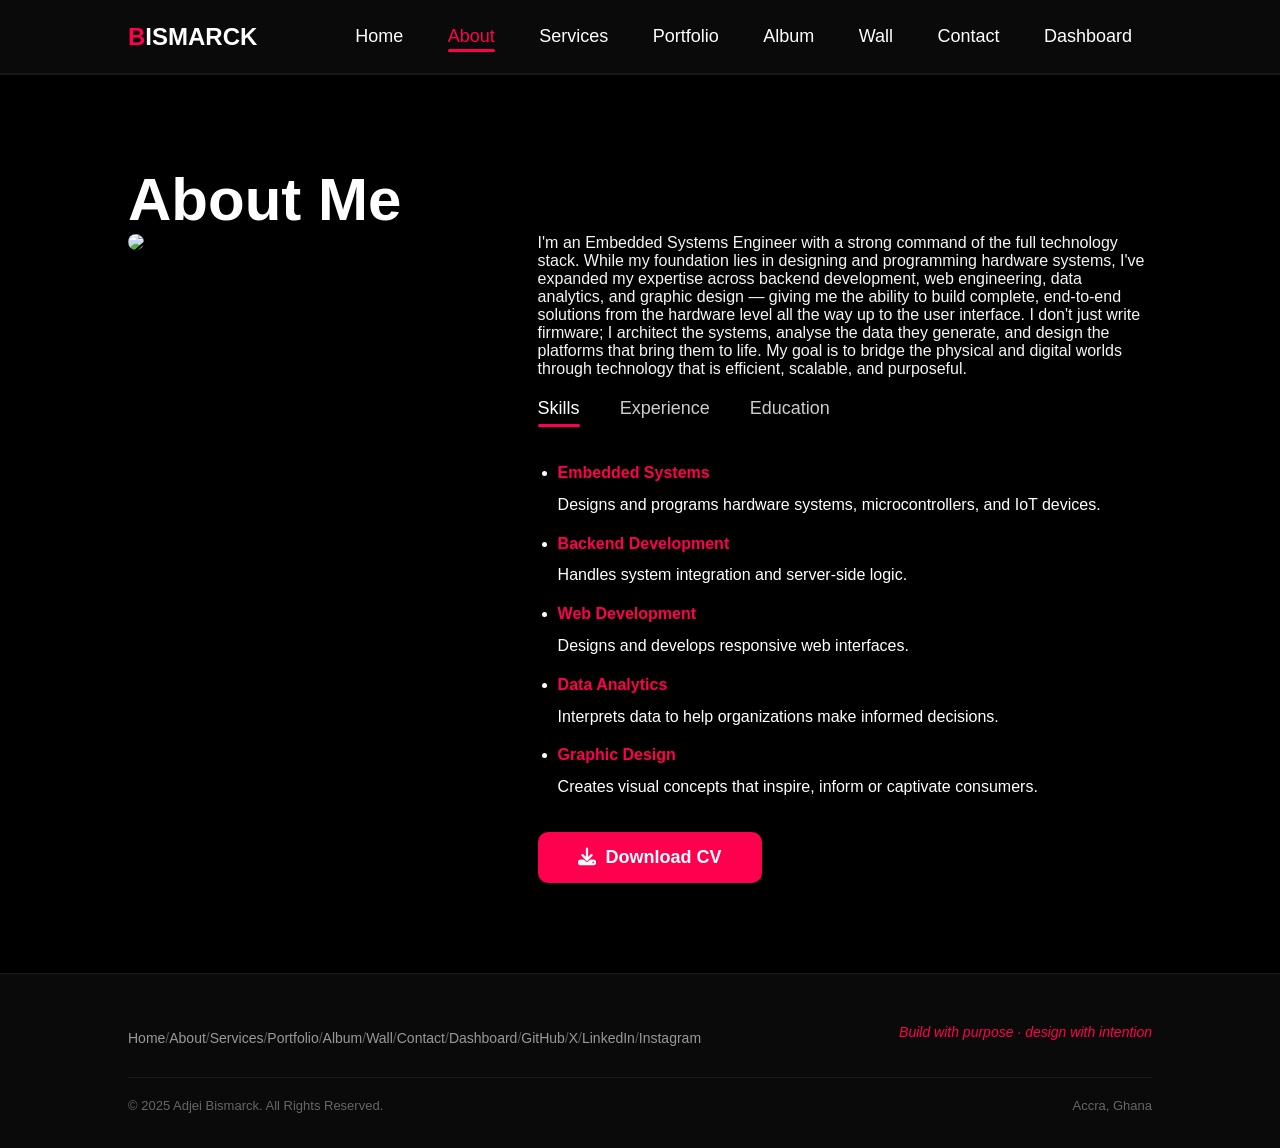
==== commit 059e505f: "fixed alignment problem" ====
--- a/about.html
+++ b/about.html
@@ -35,12 +35,12 @@
   <!-- ===== ABOUT SECTION ===== -->
   <div id="about">
     <div class="container">
+      <h1 class="sub-title">About <span>Me</span></h1>
       <div class="row">
         <div class="about-col-1">
           <img src="images/user.webp" />
         </div>
         <div class="about-col-2">
-          <h1 class="sub-title">About Me</h1>
           <p>
             I'm an Embedded Systems Engineer with a strong command of the full technology stack. While my foundation lies in designing and programming hardware systems, I've expanded my expertise across backend development, web engineering, data analytics, and graphic design — giving me the ability to build complete, end-to-end solutions from the hardware level all the way up to the user interface. I don't just write firmware; I architect the systems, analyse the data they generate, and design the platforms that bring them to life. My goal is to bridge the physical and digital worlds through technology that is efficient, scalable, and purposeful.
           </p>
--- a/style.css
+++ b/style.css
@@ -168,6 +168,44 @@
 
 .hero-link:hover::after {
   width: 100%;
+}
+
+/* ===== SKILLS & SYSTEMS ===== */
+#skills-systems {
+  padding: 40px 0 80px;
+}
+
+.section-label {
+  color: #666;
+  font-size: 13px;
+  font-weight: 600;
+  letter-spacing: 2px;
+  text-transform: uppercase;
+  margin-bottom: 24px;
+}
+
+.skills-row {
+  display: grid;
+  grid-template-columns: 220px 1fr;
+  gap: 24px;
+  padding: 20px 0;
+  border-top: 1px solid #1a1a1a;
+}
+
+.skills-row:last-child {
+  border-bottom: 1px solid #1a1a1a;
+}
+
+.skills-label {
+  color: #ff004f;
+  font-size: 14px;
+  font-weight: 600;
+}
+
+.skills-value {
+  color: #ccc;
+  font-size: 14px;
+  line-height: 1.6;
 }
 
 .container {
@@ -1213,8 +1251,8 @@
 /* ===== NOTE WALL (sticky-note cards) ===== */
 .wall-grid {
   display: grid;
-  grid-template-columns: repeat(auto-fill, minmax(230px, 1fr));
-  gap: 26px;
+  grid-template-columns: repeat(auto-fill, minmax(210px, 1fr));
+  gap: 18px;
   padding: 10px;
 }
 
@@ -1228,34 +1266,34 @@
 }
 
 .wall-card {
-  background: #fdf9f0;
-  border: 1px solid #e5ddd0;
-  border-radius: 12px;
-  padding: 20px;
-  box-shadow: 0 10px 25px rgba(0, 0, 0, 0.4);
+  background: #0d0d0d;
+  border: 1px solid #1e1e1e;
+  border-radius: 10px;
+  padding: 14px 16px;
+  box-shadow: 0 8px 18px rgba(0, 0, 0, 0.4);
   transition: transform 0.25s ease, box-shadow 0.25s ease;
 }
 
 .wall-card:hover {
-  transform: translateY(-6px) rotate(0deg) !important;
-  box-shadow: 0 16px 34px rgba(255, 0, 79, 0.3);
+  transform: translateY(-4px) rotate(0deg) !important;
+  box-shadow: 0 12px 26px rgba(255, 0, 79, 0.25);
   z-index: 5;
 }
 
 .wall-card-name {
   font-family: 'Caveat', cursive;
-  font-size: 28px;
+  font-size: 21px;
   font-weight: 700;
   color: #ff004f;
-  margin-bottom: 6px;
+  margin-bottom: 4px;
   line-height: 1.1;
 }
 
 .wall-card-message {
-  color: #2a2a2a;
-  font-size: 14px;
-  line-height: 1.5;
-  margin-bottom: 16px;
+  color: #ddd;
+  font-size: 13px;
+  line-height: 1.45;
+  margin-bottom: 10px;
   word-break: break-word;
 }
 
@@ -1263,19 +1301,19 @@
   display: flex;
   justify-content: space-between;
   align-items: center;
-  border-top: 1px solid #ece4d3;
-  padding-top: 10px;
+  border-top: 1px solid #1e1e1e;
+  padding-top: 7px;
 }
 
 .wall-card-handle {
-  color: #b0a894;
-  font-size: 11px;
+  color: #666;
+  font-size: 10px;
   font-weight: 600;
 }
 
 .wall-card-time {
-  color: #b0a894;
-  font-size: 11px;
+  color: #666;
+  font-size: 10px;
 }
 
 /* ===== CONTACT SECTION ===== */
@@ -1451,46 +1489,62 @@
 }
 
 /* ===== FOOTER ===== */
-footer {
+.site-footer {
   background: #0a0a0a;
-  padding: 30px 0;
-  text-align: center;
-  border-top: 1px solid #222;
-}
-
-footer p {
-  color: #888;
+  padding: 40px 0 25px;
+  border-top: 1px solid #1a1a1a;
+}
+
+.footer-links-row {
+  display: flex;
+  justify-content: space-between;
+  align-items: flex-start;
+  flex-wrap: wrap;
+  gap: 20px;
+  padding-bottom: 25px;
+  border-bottom: 1px solid #1a1a1a;
+  margin-bottom: 20px;
+}
+
+.footer-nav {
+  color: #555;
   font-size: 14px;
-  margin-bottom: 15px;
-}
-
-.footer-social {
-  display: flex;
-  gap: 15px;
-  justify-content: center;
-  align-items: center;
-}
-
-.footer-social a {
-  width: 40px;
-  height: 40px;
-  background: #111;
-  border-radius: 50%;
-  display: flex;
-  align-items: center;
-  justify-content: center;
-  color: #ff004f;
-  font-size: 18px;
-  transition: all 0.3s ease;
-  border: 2px solid transparent;
-}
-
-.footer-social a:hover {
-  background: #ff004f;
-  color: white;
-  transform: translateY(-5px);
-  box-shadow: 0 5px 15px rgba(255, 0, 79, 0.4);
-  border-color: #ff004f;
+  line-height: 2;
+  max-width: 640px;
+}
+
+.footer-nav a {
+  color: #999;
+  text-decoration: none;
+  transition: color 0.3s ease;
+}
+
+.footer-nav a:hover {
+  color: #ff004f;
+}
+
+.footer-tagline {
+  color: #ff004f;
+  font-style: italic;
+  font-size: 14px;
+  text-align: right;
+  max-width: 260px;
+}
+
+.footer-bottom-row {
+  display: flex;
+  justify-content: space-between;
+  flex-wrap: wrap;
+  gap: 10px;
+}
+
+.footer-bottom-row p {
+  color: #666;
+  font-size: 13px;
+}
+
+.footer-location {
+  color: #666;
 }
 
 /* Toast Notification */
@@ -2054,23 +2108,33 @@
     bottom: 30px;
   }
 
-  footer {
-    padding: 25px 0;
-  }
-
-  footer p {
-    font-size: 12px;
-    margin-bottom: 12px;
-  }
-
-  .footer-social {
-    gap: 12px;
-  }
-
-  .footer-social a {
-    width: 35px;
-    height: 35px;
-    font-size: 16px;
+  .site-footer {
+    padding: 30px 0 20px;
+  }
+
+  .footer-links-row {
+    flex-direction: column;
+  }
+
+  .footer-nav {
+    line-height: 1.9;
+  }
+
+  .footer-tagline {
+    text-align: left;
+    max-width: 100%;
+  }
+
+  .footer-bottom-row {
+    flex-direction: column;
+    gap: 6px;
+  }
+
+  /* ── SKILLS & SYSTEMS MOBILE ── */
+  .skills-row {
+    grid-template-columns: 1fr;
+    gap: 8px;
+    padding: 16px 0;
   }
 
   /* Modal on mobile */
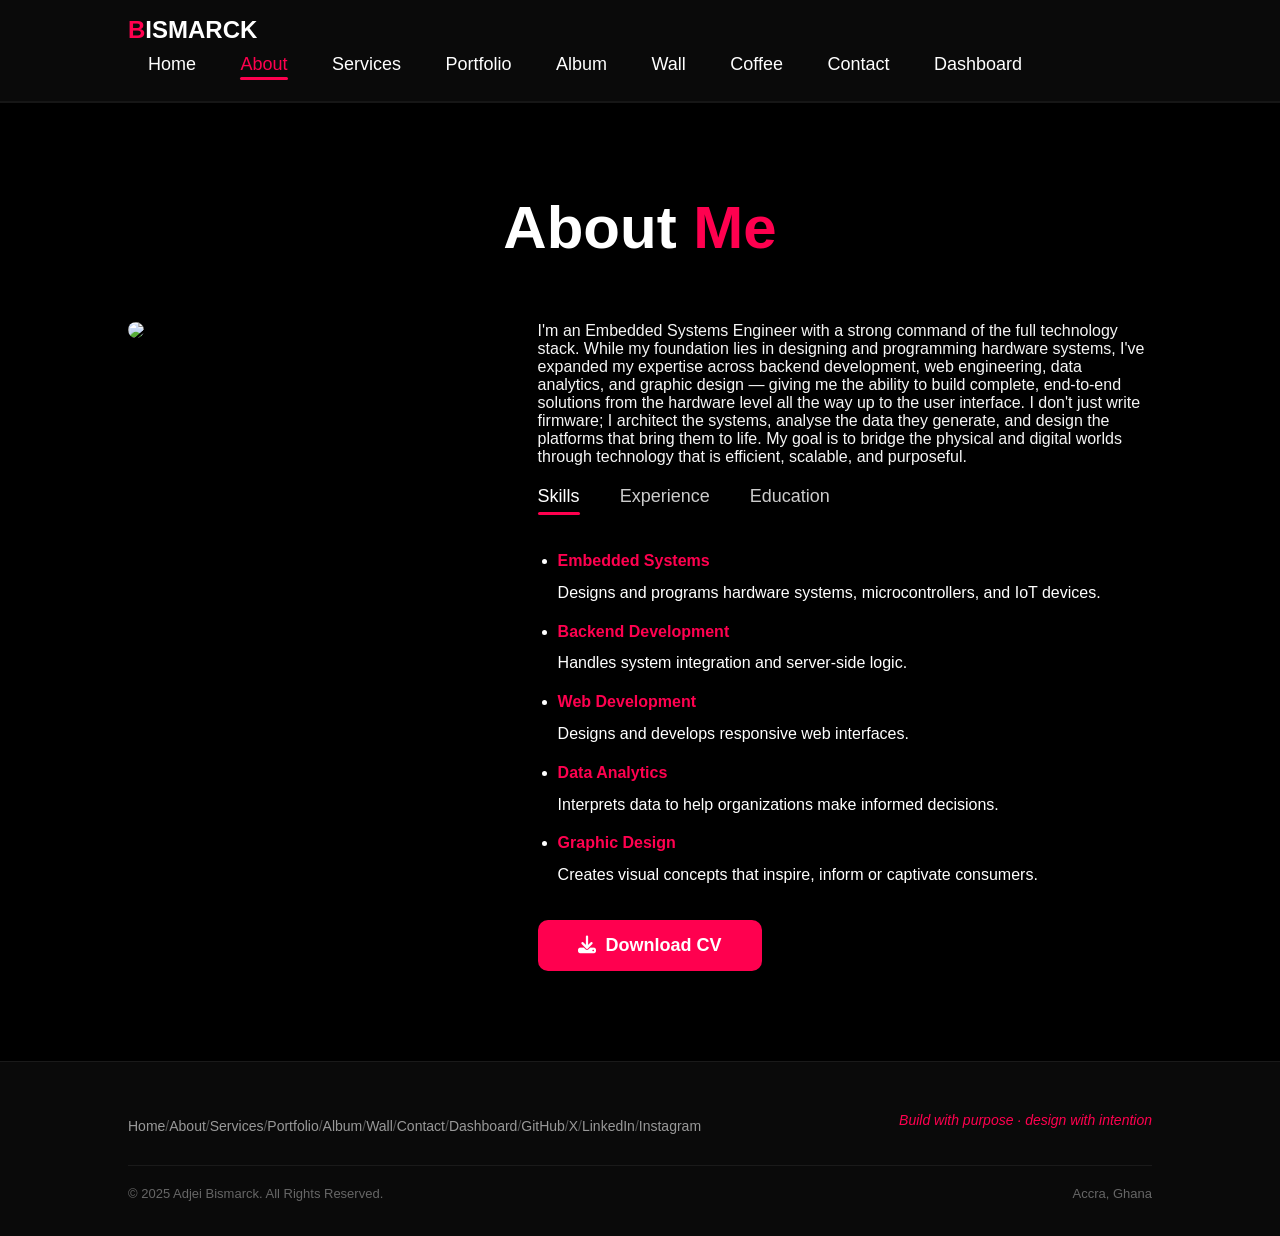
==== commit fee09510: "updated pages" ====
--- a/about.html
+++ b/about.html
@@ -25,6 +25,7 @@
           <li><a href="portfolio.html" onclick="closeMenu()">Portfolio</a></li>
           <li><a href="album.html" onclick="closeMenu()">Album</a></li>
           <li><a href="wall.html" onclick="closeMenu()">Wall</a></li>
+          <li><a href="coffee.html" onclick="closeMenu()">Coffee</a></li>
           <li><a href="contact.html" onclick="closeMenu()">Contact</a></li>
           <li><a href="dashboard.html" onclick="closeMenu()">Dashboard</a></li>
         </ul>
--- a/style.css
+++ b/style.css
@@ -34,6 +34,32 @@
   display: flex;
   align-items: center;
   padding: 60px 0;
+}
+
+.hero-row {
+  display: flex;
+  align-items: center;
+  justify-content: space-between;
+  gap: 60px;
+  width: 100%;
+  flex-wrap: wrap;
+}
+
+.hero-text {
+  flex: 1 1 520px;
+}
+
+.hero-photo {
+  flex: 0 0 320px;
+}
+
+.hero-photo img {
+  width: 100%;
+  aspect-ratio: 4 / 5;
+  object-fit: cover;
+  border-radius: 20px;
+  border: 2px solid #1a1a1a;
+  box-shadow: 0 25px 60px rgba(255, 0, 79, 0.15);
 }
 
 .hero-wordmark {
@@ -323,6 +349,15 @@
 #about {
   padding: 80px 0;
   color: whitesmoke;
+}
+
+#about .sub-title {
+  text-align: center;
+  margin-bottom: 60px;
+}
+
+#about .sub-title span {
+  color: #ff004f;
 }
 
 .row {
@@ -1250,15 +1285,14 @@
 
 /* ===== NOTE WALL (sticky-note cards) ===== */
 .wall-grid {
-  display: grid;
-  grid-template-columns: repeat(auto-fill, minmax(210px, 1fr));
-  gap: 18px;
+  column-width: 220px;
+  column-gap: 18px;
   padding: 10px;
 }
 
 .wall-loading,
 .wall-empty {
-  grid-column: 1 / -1;
+  column-span: all;
   text-align: center;
   color: #888;
   font-size: 15px;
@@ -1266,6 +1300,10 @@
 }
 
 .wall-card {
+  display: inline-block;
+  width: 100%;
+  break-inside: avoid;
+  margin-bottom: 18px;
   background: #0d0d0d;
   border: 1px solid #1e1e1e;
   border-radius: 10px;
@@ -1699,6 +1737,18 @@
   #home-hero {
     min-height: auto;
     padding: 50px 0 60px;
+  }
+
+  .hero-row {
+    flex-direction: column-reverse;
+    gap: 30px;
+  }
+
+  .hero-photo {
+    flex: 0 0 auto;
+    width: 65%;
+    max-width: 280px;
+    margin: 0 auto;
   }
 
   .hero-wordmark {
@@ -2017,8 +2067,48 @@
   }
 
   .wall-grid {
-    grid-template-columns: 1fr;
-    gap: 16px;
+    display: grid;
+    column-width: auto;
+    grid-template-columns: repeat(2, 1fr);
+    gap: 10px;
+    padding: 0;
+  }
+
+  .wall-loading,
+  .wall-empty {
+    column-span: none;
+    grid-column: 1 / -1;
+  }
+
+  .wall-card {
+    display: block;
+    width: auto;
+    break-inside: auto;
+    margin-bottom: 0;
+    padding: 10px 12px;
+  }
+
+  .wall-card-name {
+    font-size: 17px;
+    margin-bottom: 3px;
+  }
+
+  .wall-card-message {
+    font-size: 11.5px;
+    line-height: 1.35;
+    margin-bottom: 8px;
+  }
+
+  .wall-card-footer {
+    flex-direction: column;
+    align-items: flex-start;
+    gap: 2px;
+    padding-top: 6px;
+  }
+
+  .wall-card-handle,
+  .wall-card-time {
+    font-size: 9px;
   }
 
   #contact .sub-title {
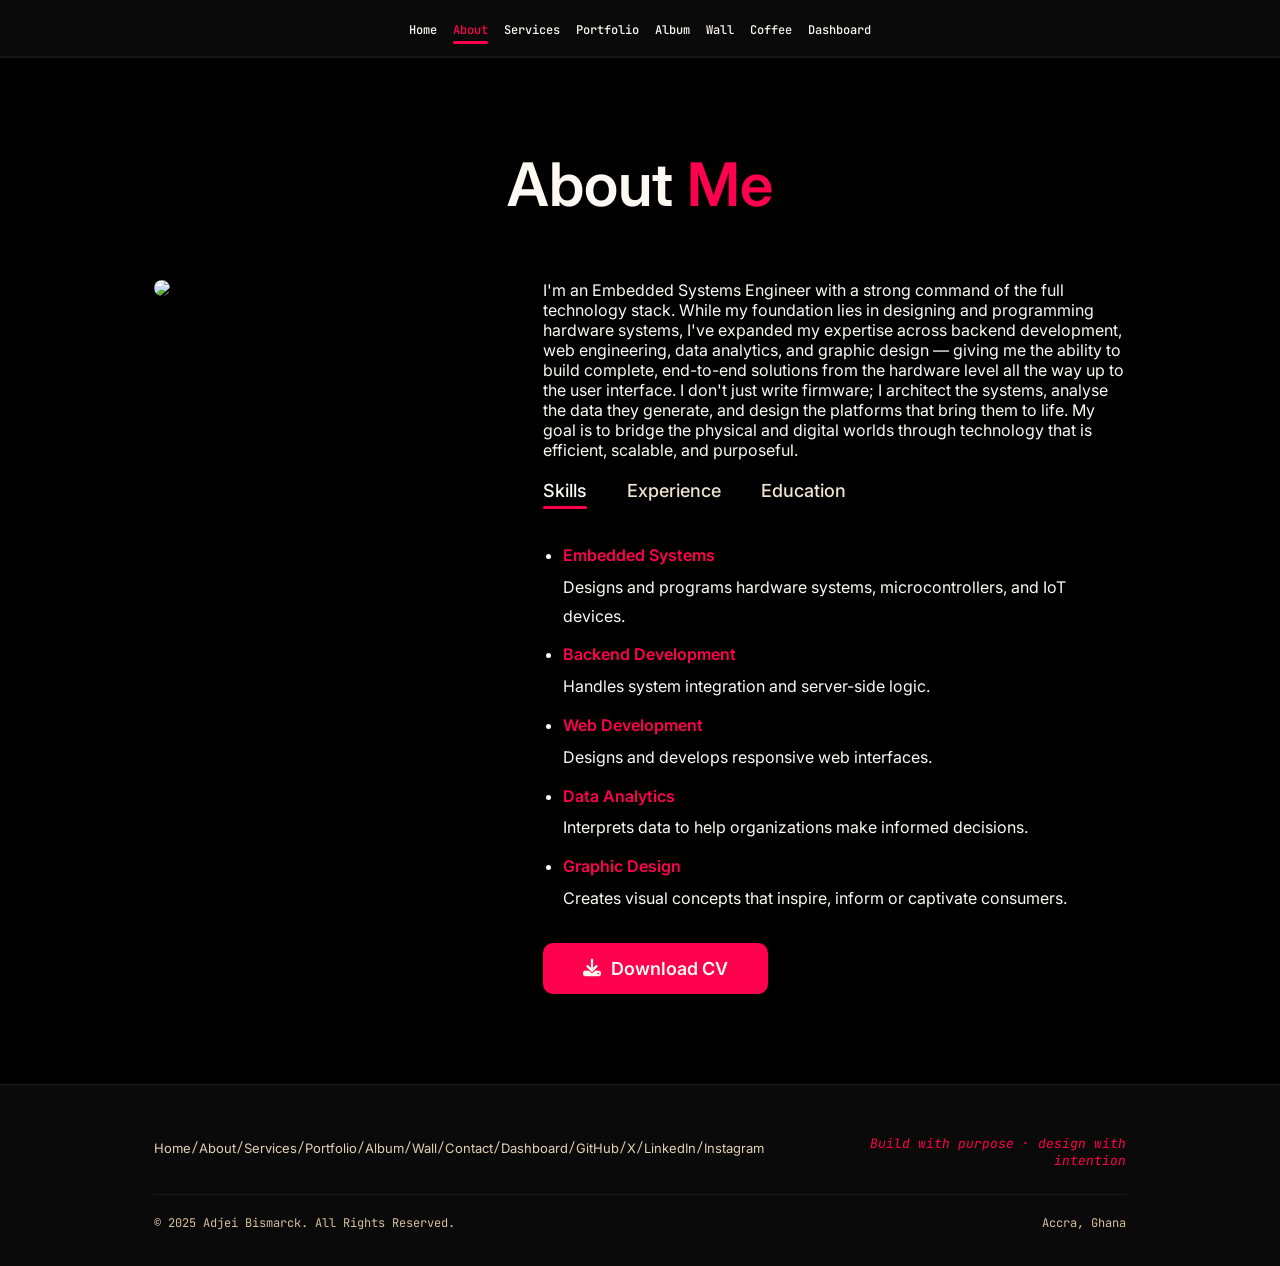
==== commit adbf5303: "updated about" ====
--- a/about.html
+++ b/about.html
@@ -4,7 +4,7 @@
   <meta charset="UTF-8" />
   <meta name="viewport" content="width=device-width, initial-scale=1.0" />
   <title>nii adjetey — About</title>
-  <link rel="stylesheet" href="style.css" />
+  <link rel="stylesheet" href="style.css?v=2" />
   <link rel="stylesheet" href="https://cdnjs.cloudflare.com/ajax/libs/font-awesome/6.4.0/css/all.min.css" />
   <link rel="preconnect" href="https://fonts.googleapis.com">
   <link rel="stylesheet" href="https://fonts.googleapis.com/css2?family=Caveat:wght@600;700&display=swap">
--- a/style.css
+++ b/style.css
@@ -1,13 +1,23 @@
+@import url('https://fonts.googleapis.com/css2?family=Inter:wght@400;500;600;700;800&family=JetBrains+Mono:wght@400;500;600;700&display=swap');
+
+:root {
+  /* Edit these 4 values to change the text colors across the whole site */
+  --text-primary: #fdf8f1;    /* headings, bold text, main body copy */
+  --text-secondary: #f0e4d0;  /* slightly muted body text */
+  --text-muted: #e3d0b4;      /* descriptions, secondary labels */
+  --text-muted-dark: #d6bf9c; /* smallest/quietest text (dates, meta) */
+}
+
 * {
   margin: 0;
   padding: 0;
-  font-family: 'Poppins', sans-serif;
+  font-family: 'Inter', sans-serif;
   box-sizing: border-box;
 }
 
 body {
   background-color: black;
-  color: white;
+  color: var(--text-primary);
   overflow-x: hidden;
 }
 
@@ -25,48 +35,27 @@
   width: 100%;
   background: #0a0a0a;
   border-bottom: 2px solid #161616;
-  padding: 6px 0;
+  padding: 2px 0;
 }
 
 /* ===== HOME HERO (text-only) ===== */
 #home-hero {
-  min-height: 90vh;
-  display: flex;
-  align-items: center;
-  padding: 60px 0;
+  padding: 70px 0 40px;
 }
 
 .hero-row {
-  display: flex;
-  align-items: center;
-  justify-content: space-between;
-  gap: 60px;
   width: 100%;
-  flex-wrap: wrap;
 }
 
 .hero-text {
-  flex: 1 1 520px;
-}
-
-.hero-photo {
-  flex: 0 0 320px;
-}
-
-.hero-photo img {
   width: 100%;
-  aspect-ratio: 4 / 5;
-  object-fit: cover;
-  border-radius: 20px;
-  border: 2px solid #1a1a1a;
-  box-shadow: 0 25px 60px rgba(255, 0, 79, 0.15);
 }
 
 .hero-wordmark {
-  font-size: 90px;
+  font-size: 56px;
   font-weight: 700;
   line-height: 1;
-  margin-bottom: 30px;
+  margin-bottom: 18px;
   background: linear-gradient(90deg, #ff004f, #ff6f3d);
   -webkit-background-clip: text;
   background-clip: text;
@@ -80,39 +69,38 @@
 }
 
 .hero-lead {
-  font-size: 26px;
-  color: #f0f0f0;
+  font-size: 18px;
+  color: var(--text-primary);
   line-height: 1.5;
-  max-width: 780px;
+  margin-bottom: 12px;
+}
+
+.hero-lead strong {
+  color: var(--text-primary);
+}
+
+.hero-sub {
+  font-size: 13px;
+  color: var(--text-muted);
+  line-height: 1.6;
   margin-bottom: 20px;
 }
 
-.hero-lead strong {
-  color: #fff;
-}
-
-.hero-sub {
-  font-size: 17px;
-  color: #999;
-  line-height: 1.7;
-  max-width: 720px;
-  margin-bottom: 35px;
-}
-
 .hero-meta {
   display: flex;
   align-items: center;
-  gap: 16px;
+  gap: 10px;
   flex-wrap: wrap;
-  color: #999;
-  font-size: 14px;
-  margin-bottom: 35px;
+  color: var(--text-muted);
+  font-size: 12px;
+  font-family: 'JetBrains Mono', monospace;
+  margin-bottom: 20px;
 }
 
 .hero-meta-item {
   display: flex;
   align-items: center;
-  gap: 8px;
+  gap: 6px;
 }
 
 .hero-meta-item i {
@@ -120,35 +108,35 @@
 }
 
 .hero-dot-status {
-  width: 8px;
-  height: 8px;
+  width: 7px;
+  height: 7px;
   border-radius: 50%;
   background: #4caf50;
   display: inline-block;
 }
 
 .hero-meta-divider {
-  color: #444;
+  color: var(--text-muted-dark);
 }
 
 .hero-actions {
   display: flex;
   align-items: center;
-  gap: 22px;
+  gap: 14px;
   flex-wrap: wrap;
 }
 
 .hero-pill {
   display: inline-flex;
   align-items: center;
-  gap: 10px;
-  padding: 13px 28px;
+  gap: 8px;
+  padding: 9px 20px;
   border-radius: 30px;
-  font-size: 15px;
+  font-size: 13px;
   font-weight: 600;
   text-decoration: none;
   border: 2px solid #222;
-  color: #fff;
+  color: var(--text-primary);
   background: #111;
   transition: all 0.3s ease;
 }
@@ -169,8 +157,8 @@
 }
 
 .hero-link {
-  color: #999;
-  font-size: 15px;
+  color: var(--text-muted);
+  font-size: 13px;
   font-weight: 500;
   text-decoration: none;
   position: relative;
@@ -189,32 +177,199 @@
 }
 
 .hero-link:hover {
-  color: #fff;
+  color: var(--text-primary);
 }
 
 .hero-link:hover::after {
   width: 100%;
 }
 
+/* ===== SELECTED PROJECTS (home page) ===== */
+#selected-projects {
+  padding: 14px 0 40px;
+}
+
+.project-row {
+  padding: 18px 0;
+  border-top: 1px solid #1a1a1a;
+}
+
+.project-row:last-child {
+  border-bottom: 1px solid #1a1a1a;
+}
+
+.project-row-top {
+  display: flex;
+  align-items: center;
+  justify-content: space-between;
+  flex-wrap: wrap;
+  gap: 10px;
+  margin-bottom: 6px;
+}
+
+.project-row-title {
+  display: flex;
+  align-items: center;
+  gap: 10px;
+  flex-wrap: wrap;
+}
+
+.project-row-title h3 {
+  font-size: 16px;
+  font-weight: 700;
+  color: var(--text-primary);
+}
+
+.project-tag {
+  background: rgba(255, 0, 79, 0.12);
+  color: #ff004f;
+  padding: 4px 12px;
+  border-radius: 20px;
+  font-size: 11px;
+  font-weight: 600;
+  font-family: 'JetBrains Mono', monospace;
+}
+
+.project-row-meta {
+  display: flex;
+  align-items: center;
+  gap: 10px;
+  font-family: 'JetBrains Mono', monospace;
+  font-size: 11px;
+  color: var(--text-muted-dark);
+}
+
+.project-category {
+  background: #111;
+  border: 1px solid #222;
+  padding: 5px 12px;
+  border-radius: 20px;
+  display: inline-flex;
+  align-items: center;
+  gap: 6px;
+  color: var(--text-secondary);
+}
+
+.project-row-desc {
+  color: var(--text-muted);
+  font-size: 13px;
+  line-height: 1.5;
+}
+
+.project-stack {
+  display: flex;
+  flex-wrap: wrap;
+  gap: 6px;
+  margin-top: 10px;
+}
+
+.project-stack-tag {
+  background: #111;
+  border: 1px solid #222;
+  color: var(--text-secondary);
+  padding: 3px 10px;
+  border-radius: 20px;
+  font-size: 10px;
+  font-family: 'JetBrains Mono', monospace;
+}
+
+@media (max-width: 768px) {
+  .project-row-top {
+    flex-direction: column;
+    align-items: flex-start;
+  }
+
+  .project-row-title h3 {
+    font-size: 15px;
+  }
+
+  .project-row-desc {
+    font-size: 12px;
+  }
+}
+
+/* ===== EXPERIENCE (home page) ===== */
+#experience {
+  padding: 14px 0 40px;
+}
+
+.experience-row {
+  padding: 18px 0;
+  border-top: 1px solid #1a1a1a;
+}
+
+.experience-row:last-child {
+  border-bottom: 1px solid #1a1a1a;
+}
+
+.experience-row-top {
+  display: flex;
+  align-items: baseline;
+  justify-content: space-between;
+  flex-wrap: wrap;
+  gap: 8px;
+  margin-bottom: 6px;
+}
+
+.experience-role {
+  font-size: 15px;
+  font-weight: 700;
+  color: var(--text-primary);
+}
+
+.experience-company {
+  color: #ff004f;
+  font-weight: 600;
+}
+
+.experience-dates {
+  font-family: 'JetBrains Mono', monospace;
+  font-size: 11px;
+  color: var(--text-muted-dark);
+  white-space: nowrap;
+}
+
+.experience-row-desc {
+  color: var(--text-muted);
+  font-size: 13px;
+  line-height: 1.5;
+}
+
+@media (max-width: 768px) {
+  .experience-row-top {
+    flex-direction: column;
+    align-items: flex-start;
+  }
+
+  .experience-role {
+    font-size: 15px;
+  }
+
+  .experience-row-desc {
+    font-size: 12px;
+  }
+}
+
 /* ===== SKILLS & SYSTEMS ===== */
 #skills-systems {
-  padding: 40px 0 80px;
+  padding: 28px 0 56px;
 }
 
 .section-label {
-  color: #666;
-  font-size: 13px;
+  color: var(--text-muted-dark);
+  font-size: 11px;
   font-weight: 600;
+  font-family: 'JetBrains Mono', monospace;
   letter-spacing: 2px;
   text-transform: uppercase;
-  margin-bottom: 24px;
+  margin-bottom: 16px;
 }
 
 .skills-row {
   display: grid;
   grid-template-columns: 220px 1fr;
-  gap: 24px;
-  padding: 20px 0;
+  gap: 16px;
+  padding: 14px 0;
   border-top: 1px solid #1a1a1a;
 }
 
@@ -224,30 +379,38 @@
 
 .skills-label {
   color: #ff004f;
-  font-size: 14px;
+  font-size: 12px;
   font-weight: 600;
+  font-family: 'JetBrains Mono', monospace;
 }
 
 .skills-value {
-  color: #ccc;
-  font-size: 14px;
-  line-height: 1.6;
+  color: var(--text-secondary);
+  font-size: 12px;
+  font-family: 'JetBrains Mono', monospace;
+  line-height: 1.5;
 }
 
 .container {
-  padding: 10px 10%;
+  max-width: 1100px;
+  margin: 0 auto;
+  padding: 10px 5%;
 }
 
 nav {
   display: flex;
   align-items: center;
-  justify-content: space-between;
+  justify-content: center;
   flex-wrap: wrap;
   position: relative;
 }
 
+.logo {
+  display: none;
+}
+
 .logo h1 a {
-  color: #fff;
+  color: var(--text-primary);
   text-decoration: none;
 }
 
@@ -256,26 +419,38 @@
   font-weight: 700;
 }
 
-/* Mobile Menu Icon - Hidden by default */
 #menu-icon {
-  display: none;
-  font-size: 28px;
-  color: #fff;
-  cursor: pointer;
-  z-index: 1001;
+  display: none !important;
+}
+
+nav ul {
+  display: flex;
+  flex-wrap: wrap;
+  align-items: center;
+  justify-content: center;
 }
 
 nav ul li {
   display: inline-block;
   list-style: none;
-  margin: 10px 20px;
+  margin: 6px 8px;
 }
 
 nav ul li a {
-  color: white;
+  color: var(--text-primary);
   text-decoration: none;
-  font-size: 18px;
+  font-size: 12px;
+  font-family: 'JetBrains Mono', monospace;
+  font-weight: 500;
   position: relative;
+}
+
+nav ul li a[href="contact.html"] {
+  display: none;
+}
+
+nav ul li:has(a[href="contact.html"]) {
+  display: none;
 }
 
 nav ul li a::after {
@@ -348,7 +523,7 @@
 /* ===== ABOUT ===== */
 #about {
   padding: 80px 0;
-  color: whitesmoke;
+  color: var(--text-primary);
 }
 
 #about .sub-title {
@@ -382,7 +557,7 @@
 .sub-title {
   font-size: 60px;
   font-weight: 600;
-  color: #fff;
+  color: var(--text-primary);
 }
 
 .tab-titles {
@@ -396,7 +571,7 @@
   font-size: 18px;
   font-weight: 500;
   cursor: pointer;
-  color: #ccc;
+  color: var(--text-secondary);
   transition: color 0.3s ease;
 }
 
@@ -417,7 +592,7 @@
 }
 
 .tab-links.active-link {
-  color: #fff;
+  color: var(--text-primary);
 }
 
 .tab-links.active-link::after,
@@ -442,7 +617,7 @@
 .tab-contents ul li {
   list-style: disc;
   margin: 10px 0;
-  color: #fff;
+  color: var(--text-primary);
 }
 
 .tab-contents ul li span {
@@ -464,7 +639,7 @@
   align-items: center;
   gap: 10px;
   background: #ff004f;
-  color: white !important;
+  color: var(--text-primary) !important;
   padding: 15px 35px;
   border: 2px solid #ff004f;
   border-radius: 10px;
@@ -488,7 +663,7 @@
 /* ===== SERVICES ===== */
 #services {
   padding: 80px 0;
-  color: #fff;
+  color: var(--text-primary);
 }
 
 #services .sub-title {
@@ -533,7 +708,7 @@
 }
 
 .service-card p {
-  color: #ccc;
+  color: var(--text-secondary);
   font-size: 15px;
   line-height: 1.6;
 }
@@ -546,13 +721,13 @@
 
 .service-card:hover i {
   background: #ff004f;
-  color: white;
+  color: var(--text-primary);
 }
 
 /* ===== DASHBOARD SECTION ===== */
 #dashboard {
   padding: 80px 0;
-  color: #fff;
+  color: var(--text-primary);
 }
 
 #dashboard .sub-title {
@@ -593,7 +768,7 @@
 .dashboard-card h2 {
   font-size: 22px;
   margin-bottom: 15px;
-  color: #fff;
+  color: var(--text-primary);
 }
 
 .dashboard-card p {
@@ -610,13 +785,13 @@
 
 .dashboard-card:hover i {
   background: #ff004f;
-  color: white;
+  color: var(--text-primary);
 }
 
 /* ===== PORTFOLIO SECTION ===== */
 #portfolio {
   padding: 80px 0;
-  color: #fff;
+  color: var(--text-primary);
 }
 
 #portfolio .sub-title {
@@ -697,7 +872,7 @@
 }
 
 .portfolio-info p {
-  color: #ccc;
+  color: var(--text-secondary);
   font-size: 14px;
   line-height: 1.6;
   margin-bottom: 20px;
@@ -712,7 +887,7 @@
 
 .portfolio-links a {
   background: #ff004f;
-  color: white;
+  color: var(--text-primary);
   padding: 10px 20px;
   border-radius: 8px;
   text-decoration: none;
@@ -736,7 +911,7 @@
 
 .portfolio-content h3 {
   font-size: 20px;
-  color: #fff;
+  color: var(--text-primary);
   margin-bottom: 15px;
 }
 
@@ -751,15 +926,16 @@
   color: #ff004f;
   padding: 6px 15px;
   border-radius: 20px;
-  font-size: 13px;
+  font-size: 12px;
   font-weight: 500;
+  font-family: 'JetBrains Mono', monospace;
   border: 1px solid rgba(255, 0, 79, 0.3);
 }
 
 /* ===== ALBUM SECTION ===== */
 #album {
   padding: 80px 0;
-  color: #fff;
+  color: var(--text-primary);
 }
 
 #album .sub-title {
@@ -782,8 +958,9 @@
 }
 
 .album-meta-left {
-  color: #999;
-  font-size: 14px;
+  color: var(--text-muted);
+  font-size: 13px;
+  font-family: 'JetBrains Mono', monospace;
   display: flex;
   align-items: center;
   gap: 10px;
@@ -804,13 +981,13 @@
 
 .view-toggle-btn {
   background: transparent;
-  color: #999;
+  color: var(--text-muted);
   border: none;
   padding: 8px 20px;
   border-radius: 24px;
-  font-size: 14px;
+  font-size: 13px;
   font-weight: 600;
-  font-family: 'Poppins', sans-serif;
+  font-family: 'JetBrains Mono', monospace;
   cursor: pointer;
   display: inline-flex;
   align-items: center;
@@ -819,12 +996,12 @@
 }
 
 .view-toggle-btn:hover {
-  color: #fff;
+  color: var(--text-primary);
 }
 
 .view-toggle-btn.active-view-btn {
   background: #ff004f;
-  color: #fff;
+  color: var(--text-primary);
 }
 
 /* ===== DECK VIEW ===== */
@@ -889,13 +1066,13 @@
 
 .cycle-stack-btn {
   background: transparent;
-  color: #fff;
+  color: var(--text-primary);
   border: 2px solid #ff004f;
   padding: 10px 24px;
   border-radius: 30px;
-  font-size: 14px;
+  font-size: 13px;
   font-weight: 600;
-  font-family: 'Poppins', sans-serif;
+  font-family: 'JetBrains Mono', monospace;
   cursor: pointer;
   display: inline-flex;
   align-items: center;
@@ -910,8 +1087,9 @@
 }
 
 .deck-showing {
-  color: #888;
-  font-size: 13px;
+  color: var(--text-muted-dark);
+  font-size: 12px;
+  font-family: 'JetBrains Mono', monospace;
 }
 
 /* ===== GRID VIEW ===== */
@@ -951,7 +1129,7 @@
 }
 
 .album-item-overlay i {
-  color: #fff;
+  color: var(--text-primary);
   font-size: 26px;
 }
 
@@ -988,7 +1166,7 @@
 }
 
 #lightbox-caption {
-  color: #ccc;
+  color: var(--text-secondary);
   margin-top: 14px;
   font-size: 15px;
   text-align: center;
@@ -1000,7 +1178,7 @@
   right: 0;
   background: transparent;
   border: none;
-  color: #fff;
+  color: var(--text-primary);
   font-size: 26px;
   cursor: pointer;
 }
@@ -1011,7 +1189,7 @@
   transform: translateY(-50%);
   background: rgba(255,0,79,0.15);
   border: 2px solid #ff004f;
-  color: #fff;
+  color: var(--text-primary);
   width: 46px;
   height: 46px;
   border-radius: 50%;
@@ -1030,7 +1208,7 @@
 /* ===== WALL SECTION ===== */
 #wall {
   padding: 80px 0;
-  color: #fff;
+  color: var(--text-primary);
 }
 
 #wall .sub-title {
@@ -1045,7 +1223,7 @@
 
 .wall-subtext {
   text-align: center;
-  color: #ccc;
+  color: var(--text-secondary);
   font-size: 15px;
   max-width: 560px;
   margin: 0 auto 40px;
@@ -1081,12 +1259,12 @@
 .wall-pill-btn {
   background: transparent;
   border: none;
-  color: #ccc;
+  color: var(--text-secondary);
   padding: 10px 18px;
   border-radius: 30px;
-  font-size: 14px;
+  font-size: 13px;
   font-weight: 600;
-  font-family: 'Poppins', sans-serif;
+  font-family: 'JetBrains Mono', monospace;
   cursor: pointer;
   display: inline-flex;
   align-items: center;
@@ -1096,7 +1274,7 @@
 
 .wall-pill-btn:hover {
   background: #1a1a1a;
-  color: #fff;
+  color: var(--text-primary);
 }
 
 .wall-pill-btn:disabled {
@@ -1106,12 +1284,12 @@
 
 .wall-sign-pill {
   background: #ff004f;
-  color: #fff;
+  color: var(--text-primary);
 }
 
 .wall-sign-pill:hover {
   background: #e6003d;
-  color: #fff;
+  color: var(--text-primary);
 }
 
 .wall-pill-icon {
@@ -1131,8 +1309,9 @@
 }
 
 .wall-count {
-  color: #888;
-  font-size: 13px;
+  color: var(--text-muted-dark);
+  font-size: 12px;
+  font-family: 'JetBrains Mono', monospace;
   padding: 0 10px;
   white-space: nowrap;
 }
@@ -1159,15 +1338,16 @@
 }
 
 .wall-sign-subtitle {
-  color: #999;
+  color: var(--text-muted);
   font-size: 13px;
+  font-family: 'JetBrains Mono', monospace;
   margin: 0;
 }
 
 .wall-sign-close {
   background: #0a0a0a;
   border: 2px solid #222;
-  color: #999;
+  color: var(--text-muted);
   width: 36px;
   height: 36px;
   min-width: 36px;
@@ -1182,7 +1362,7 @@
 
 .wall-sign-close:hover {
   border-color: #ff004f;
-  color: #fff;
+  color: var(--text-primary);
 }
 
 .wall-form {
@@ -1206,7 +1386,7 @@
 .wall-input-icon i {
   position: absolute;
   left: 16px;
-  color: #666;
+  color: var(--text-muted-dark);
   font-size: 13px;
   pointer-events: none;
 }
@@ -1222,9 +1402,9 @@
   background: #0a0a0a;
   border: 2px solid #222;
   border-radius: 10px;
-  color: #fff;
+  color: var(--text-primary);
   font-size: 14px;
-  font-family: 'Poppins', sans-serif;
+  font-family: 'Inter', sans-serif;
   outline: none;
   transition: border-color 0.3s ease, box-shadow 0.3s ease;
   resize: vertical;
@@ -1232,7 +1412,7 @@
 
 .wall-form input::placeholder,
 .wall-form textarea::placeholder {
-  color: #666;
+  color: var(--text-muted-dark);
 }
 
 .wall-form input:focus,
@@ -1250,9 +1430,10 @@
 
 .wall-sig-label {
   display: block;
-  color: #666;
+  color: var(--text-muted-dark);
   font-size: 11px;
   font-weight: 600;
+  font-family: 'JetBrains Mono', monospace;
   letter-spacing: 0.5px;
   text-transform: uppercase;
   margin-bottom: 6px;
@@ -1262,7 +1443,7 @@
   font-family: 'Caveat', cursive;
   font-size: 30px;
   font-weight: 700;
-  color: #fff;
+  color: var(--text-primary);
   line-height: 1.1;
 }
 
@@ -1274,9 +1455,9 @@
 }
 
 .wall-char-count {
-  color: #666;
+  color: var(--text-muted-dark);
   font-size: 12px;
-  font-family: monospace;
+  font-family: 'JetBrains Mono', monospace;
 }
 
 .wall-sign-footer .btn {
@@ -1284,9 +1465,14 @@
 }
 
 /* ===== NOTE WALL (sticky-note cards) ===== */
+#wall .container {
+  max-width: 1600px;
+}
+
 .wall-grid {
-  column-width: 220px;
-  column-gap: 18px;
+  display: grid;
+  grid-template-columns: repeat(5, 1fr);
+  gap: 28px;
   padding: 10px;
 }
 
@@ -1294,20 +1480,17 @@
 .wall-empty {
   column-span: all;
   text-align: center;
-  color: #888;
+  color: var(--text-muted-dark);
   font-size: 15px;
   padding: 20px 0;
 }
 
 .wall-card {
-  display: inline-block;
   width: 100%;
-  break-inside: avoid;
-  margin-bottom: 18px;
   background: #0d0d0d;
   border: 1px solid #1e1e1e;
-  border-radius: 10px;
-  padding: 14px 16px;
+  border-radius: 14px;
+  padding: 24px 26px;
   box-shadow: 0 8px 18px rgba(0, 0, 0, 0.4);
   transition: transform 0.25s ease, box-shadow 0.25s ease;
 }
@@ -1320,18 +1503,18 @@
 
 .wall-card-name {
   font-family: 'Caveat', cursive;
-  font-size: 21px;
+  font-size: 32px;
   font-weight: 700;
   color: #ff004f;
-  margin-bottom: 4px;
+  margin-bottom: 8px;
   line-height: 1.1;
 }
 
 .wall-card-message {
-  color: #ddd;
-  font-size: 13px;
-  line-height: 1.45;
-  margin-bottom: 10px;
+  color: var(--text-secondary);
+  font-size: 16px;
+  line-height: 1.5;
+  margin-bottom: 16px;
   word-break: break-word;
 }
 
@@ -1344,20 +1527,22 @@
 }
 
 .wall-card-handle {
-  color: #666;
-  font-size: 10px;
+  color: var(--text-muted-dark);
+  font-size: 12px;
   font-weight: 600;
+  font-family: 'JetBrains Mono', monospace;
 }
 
 .wall-card-time {
-  color: #666;
-  font-size: 10px;
+  color: var(--text-muted-dark);
+  font-size: 12px;
+  font-family: 'JetBrains Mono', monospace;
 }
 
 /* ===== CONTACT SECTION ===== */
 #contact {
   padding: 80px 0;
-  color: #fff;
+  color: var(--text-primary);
 }
 
 #contact .sub-title {
@@ -1417,22 +1602,22 @@
 
 .contact-info-card:hover i {
   background: #ff004f;
-  color: white;
+  color: var(--text-primary);
 }
 
 .contact-info-card h3 {
   font-size: 18px;
-  color: #fff;
+  color: var(--text-primary);
   margin-bottom: 5px;
 }
 
 .contact-info-card p {
-  color: #ccc;
+  color: var(--text-secondary);
   font-size: 15px;
 }
 
 .contact-info-card a {
-  color: #ccc;
+  color: var(--text-secondary);
   text-decoration: none;
   transition: color 0.3s ease;
 }
@@ -1463,7 +1648,7 @@
 
 .social-icons a:hover {
   background: #ff004f;
-  color: white;
+  color: var(--text-primary);
   transform: translateY(-5px);
   box-shadow: 0 5px 15px rgba(255, 0, 79, 0.4);
 }
@@ -1485,7 +1670,7 @@
   background: #111;
   border: 2px solid #222;
   border-radius: 10px;
-  color: #fff;
+  color: var(--text-primary);
   font-size: 16px;
   outline: none;
   transition: border-color 0.3s ease, box-shadow 0.3s ease;
@@ -1493,7 +1678,7 @@
 
 .contact-right form input::placeholder,
 .contact-right form textarea::placeholder {
-  color: #888;
+  color: var(--text-muted-dark);
 }
 
 .contact-right form input:focus,
@@ -1509,7 +1694,7 @@
 
 .btn {
   background: #ff004f;
-  color: white;
+  color: var(--text-primary);
   padding: 15px 40px;
   border: none;
   border-radius: 10px;
@@ -1545,14 +1730,15 @@
 }
 
 .footer-nav {
-  color: #555;
-  font-size: 14px;
+  color: var(--text-muted-dark);
+  font-size: 13px;
+  font-family: 'JetBrains Mono', monospace;
   line-height: 2;
   max-width: 640px;
 }
 
 .footer-nav a {
-  color: #999;
+  color: var(--text-muted);
   text-decoration: none;
   transition: color 0.3s ease;
 }
@@ -1564,7 +1750,8 @@
 .footer-tagline {
   color: #ff004f;
   font-style: italic;
-  font-size: 14px;
+  font-size: 13px;
+  font-family: 'JetBrains Mono', monospace;
   text-align: right;
   max-width: 260px;
 }
@@ -1577,12 +1764,13 @@
 }
 
 .footer-bottom-row p {
-  color: #666;
-  font-size: 13px;
+  color: var(--text-muted-dark);
+  font-size: 12px;
+  font-family: 'JetBrains Mono', monospace;
 }
 
 .footer-location {
-  color: #666;
+  color: var(--text-muted-dark);
 }
 
 /* Toast Notification */
@@ -1590,7 +1778,7 @@
   visibility: hidden;
   min-width: 250px;
   background-color: #4caf50;
-  color: #fff;
+  color: var(--text-primary);
   text-align: center;
   border-radius: 12px;
   padding: 14px;
@@ -1669,12 +1857,12 @@
 
 .nd-modal h3 {
   font-size: 22px;
-  color: #fff;
+  color: var(--text-primary);
   margin-bottom: 12px;
 }
 
 .nd-modal p {
-  color: #aaa;
+  color: var(--text-muted);
   font-size: 15px;
   line-height: 1.7;
   margin-bottom: 28px;
@@ -1689,7 +1877,7 @@
 
 .nd-github-btn {
   background: #ff004f;
-  color: white;
+  color: var(--text-primary);
   border: none;
   padding: 12px 24px;
   border-radius: 10px;
@@ -1700,7 +1888,7 @@
   align-items: center;
   gap: 8px;
   transition: all 0.3s ease;
-  font-family: 'Poppins', sans-serif;
+  font-family: 'Inter', sans-serif;
 }
 
 .nd-github-btn:hover {
@@ -1711,7 +1899,7 @@
 
 .nd-close-btn {
   background: transparent;
-  color: #aaa;
+  color: var(--text-muted);
   border: 2px solid #333;
   padding: 12px 24px;
   border-radius: 10px;
@@ -1719,12 +1907,12 @@
   font-weight: 600;
   cursor: pointer;
   transition: all 0.3s ease;
-  font-family: 'Poppins', sans-serif;
+  font-family: 'Inter', sans-serif;
 }
 
 .nd-close-btn:hover {
   border-color: #555;
-  color: #fff;
+  color: var(--text-primary);
 }
 
 /* ===== MOBILE RESPONSIVE ===== */
@@ -1735,20 +1923,7 @@
 
   /* ── HOME HERO MOBILE ── */
   #home-hero {
-    min-height: auto;
-    padding: 50px 0 60px;
-  }
-
-  .hero-row {
-    flex-direction: column-reverse;
-    gap: 30px;
-  }
-
-  .hero-photo {
-    flex: 0 0 auto;
-    width: 65%;
-    max-width: 280px;
-    margin: 0 auto;
+    padding: 45px 0 50px;
   }
 
   .hero-wordmark {
@@ -1787,44 +1962,21 @@
     padding: 10px 5%;
   }
 
-  #menu-icon {
-    display: block;
-  }
-
   nav ul {
-    position: fixed;
-    top: 0;
-    right: -100%;
-    width: 70%;
-    height: 100vh;
-    background: rgba(0, 0, 0, 0.98);
-    flex-direction: column;
     justify-content: center;
-    align-items: center;
-    transition: right 0.3s ease;
-    z-index: 1000;
-    padding: 0;
-  }
-
-  nav ul.active {
-    right: 0;
+    gap: 2px;
   }
 
   nav ul li {
-    margin: 25px 0;
-    width: 100%;
-    text-align: center;
-    display: block;
+    margin: 5px 8px;
   }
 
   nav ul li a {
-    font-size: 20px;
-    display: block;
-    padding: 10px;
+    font-size: 13px;
   }
 
   .logo h1 {
-    font-size: 26px;
+    font-size: 22px;
   }
 
   /* Push text down so background subject shows above it */
@@ -2295,12 +2447,12 @@
     font-size: 13px;
   }
 
-  nav ul {
-    width: 80%;
-  }
-
   nav ul li a {
-    font-size: 18px;
+    font-size: 13px;
+  }
+
+  nav ul li {
+    margin: 5px 8px;
   }
 }
 
@@ -2330,7 +2482,7 @@
   width: 50px;
   height: 50px;
   background: #ff004f;
-  color: white;
+  color: var(--text-primary);
   border: none;
   border-radius: 50%;
   cursor: pointer;
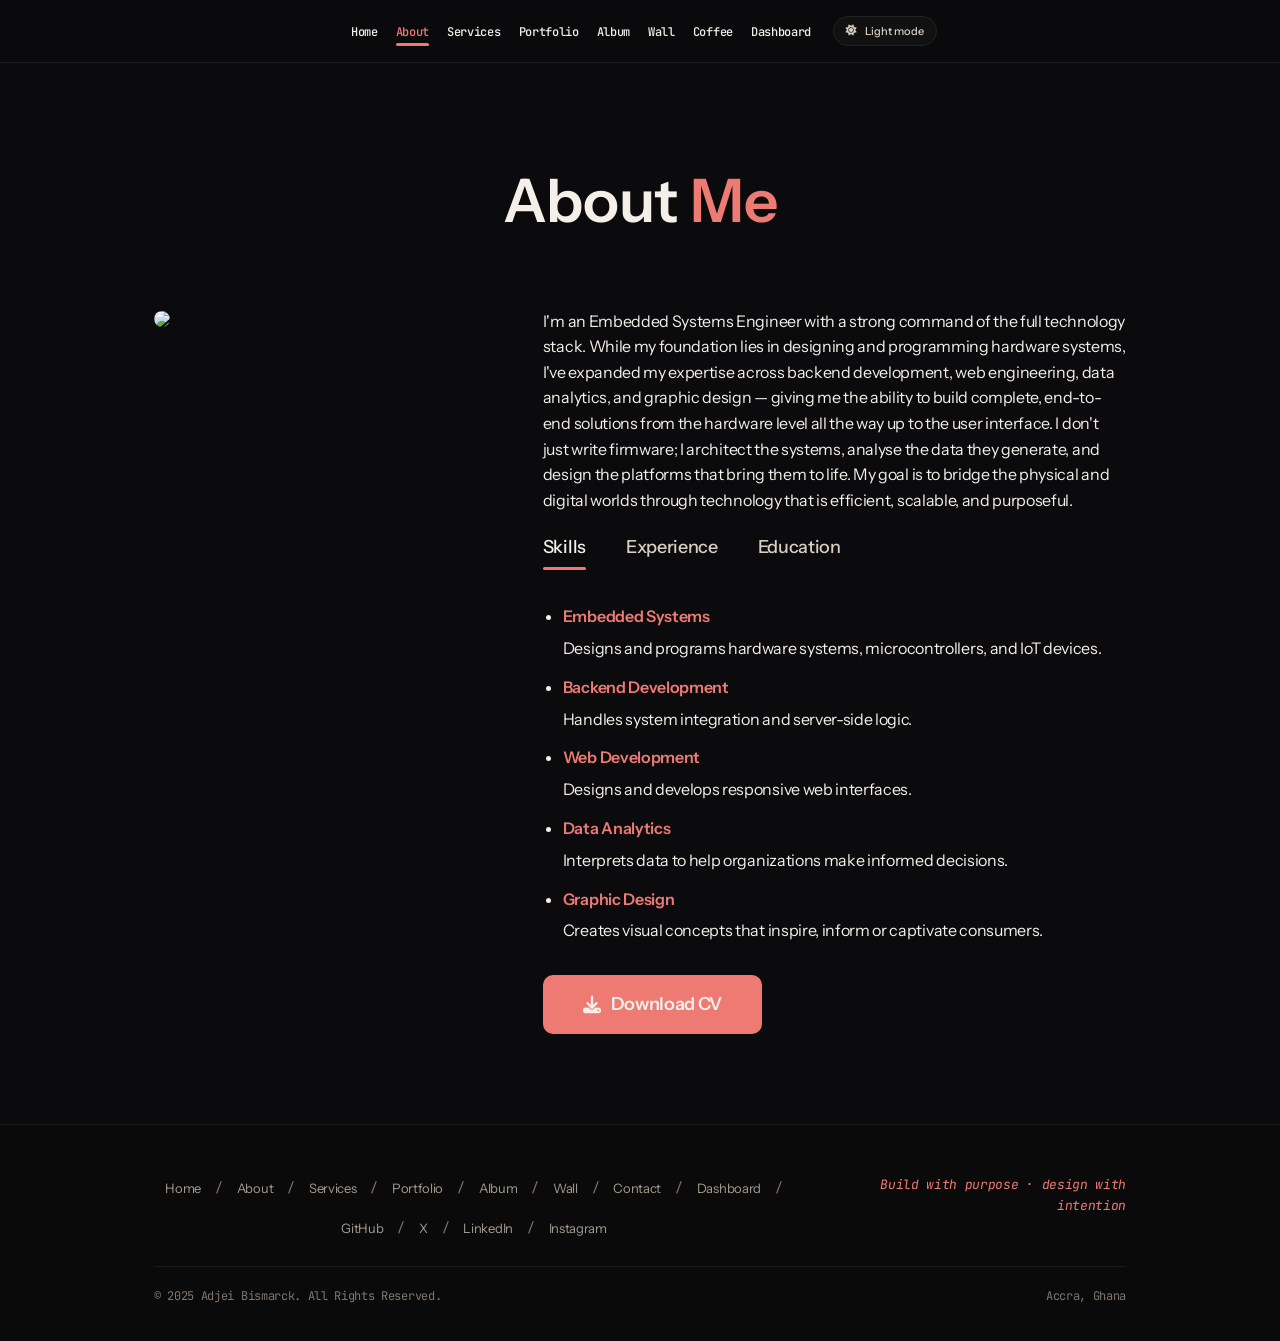
==== commit 86d4ce54: "updated theme" ====
--- a/about.html
+++ b/about.html
@@ -4,10 +4,11 @@
   <meta charset="UTF-8" />
   <meta name="viewport" content="width=device-width, initial-scale=1.0" />
   <title>nii adjetey — About</title>
-  <link rel="stylesheet" href="style.css?v=2" />
+  <link rel="stylesheet" href="style.css?v=3" />
   <link rel="stylesheet" href="https://cdnjs.cloudflare.com/ajax/libs/font-awesome/6.4.0/css/all.min.css" />
   <link rel="preconnect" href="https://fonts.googleapis.com">
   <link rel="stylesheet" href="https://fonts.googleapis.com/css2?family=Caveat:wght@600;700&display=swap">
+  <script src="theme.js" defer></script>
 </head>
 <body>
   <!-- ===== TOP NAV BAR ===== -->
@@ -29,6 +30,7 @@
           <li><a href="contact.html" onclick="closeMenu()">Contact</a></li>
           <li><a href="dashboard.html" onclick="closeMenu()">Dashboard</a></li>
         </ul>
+        <button class="theme-toggle" type="button" aria-pressed="false" aria-label="Switch to light theme"></button>
       </nav>
     </div>
   </header>
--- a/style.css
+++ b/style.css
@@ -1,24 +1,93 @@
-@import url('https://fonts.googleapis.com/css2?family=Inter:wght@400;500;600;700;800&family=JetBrains+Mono:wght@400;500;600;700&display=swap');
+@import url('https://fonts.googleapis.com/css2?family=Instrument+Sans:wght@400;500;600;700;800&family=JetBrains+Mono:wght@400;500;600;700&display=swap');
 
 :root {
-  /* Edit these 4 values to change the text colors across the whole site */
-  --text-primary: #fdf8f1;    /* headings, bold text, main body copy */
-  --text-secondary: #f0e4d0;  /* slightly muted body text */
-  --text-muted: #e3d0b4;      /* descriptions, secondary labels */
-  --text-muted-dark: #d6bf9c; /* smallest/quietest text (dates, meta) */
+  --bg: #0b0b0d;
+  --bg-elev: #121214;
+  --panel: #111114;
+  --panel-strong: #18181b;
+  --border: rgba(255, 255, 255, 0.07);
+  --border-strong: #222;
+  --line: #1a1a1a;
+  --surface: #111;
+  --surface-inset: #0a0a0a;
+  --surface-raised: #0d0d0d;
+  --surface-divider: #2a2a2a;
+  --header-bg: rgba(11, 11, 13, 0.95);
+  --overlay: rgba(0, 0, 0, 0.95);
+
+  --text-primary: #f4efe9;
+  --text-secondary: #d8cfc4;
+  --text-muted: #a69c92;
+  --text-muted-dark: #81776d;
+
+  --accent: #ee7a74;
+  --accent-2: #f3b198;
+  --accent-3: #f8c2a4;
+  --accent-gradient: linear-gradient(90deg, #f08a7a 0%, #f6b392 100%);
+  --accent-soft: rgba(238, 122, 116, 0.12);
+  --accent-ring: rgba(238, 122, 116, 0.16);
+
+  --shadow-soft: 0 18px 48px rgba(0, 0, 0, 0.28);
+}
+
+:root[data-theme="light"] {
+  color-scheme: light;
+  --bg: #faf8f6;
+  --bg-elev: #fff;
+  --panel: #fff;
+  --panel-strong: #f3efeb;
+  --border: rgba(48, 39, 33, 0.1);
+  --border-strong: #ded7d1;
+  --line: #e9e3dd;
+  --surface: #fff;
+  --surface-inset: #f5f1ed;
+  --surface-raised: #fdfbf9;
+  --surface-divider: #e6dfd9;
+  --header-bg: rgba(250, 248, 246, 0.94);
+  --overlay: rgba(28, 24, 22, 0.94);
+
+  --text-primary: #282421;
+  --text-secondary: #5e5751;
+  --text-muted: #746c65;
+  --text-muted-dark: #898078;
+
+  --accent: #b94e50;
+  --accent-2: #c56b52;
+  --accent-3: #e8a28b;
+  --accent-gradient: linear-gradient(90deg, #bd5153 0%, #c97558 100%);
+  --accent-soft: rgba(185, 78, 80, 0.09);
+  --accent-ring: rgba(185, 78, 80, 0.2);
+
+  --shadow-soft: 0 18px 48px rgba(61, 43, 32, 0.1);
 }
 
 * {
   margin: 0;
   padding: 0;
-  font-family: 'Inter', sans-serif;
+  font-family: 'Instrument Sans', 'Inter', 'Segoe UI', sans-serif;
   box-sizing: border-box;
 }
 
+html {
+  scroll-behavior: smooth;
+  color-scheme: dark;
+}
+
 body {
-  background-color: black;
+  background: var(--bg);
   color: var(--text-primary);
   overflow-x: hidden;
+  letter-spacing: -0.02em;
+  line-height: 1.6;
+  text-rendering: optimizeLegibility;
+  -webkit-font-smoothing: antialiased;
+  -moz-osx-font-smoothing: grayscale;
+  transition: background-color 0.25s ease, color 0.25s ease;
+}
+
+a {
+  color: inherit;
+  text-decoration: none;
 }
 
 /* ===== HEADER ===== */
@@ -33,14 +102,15 @@
 /* ===== SUB-PAGE TOP NAV BAR ===== */
 .page-topbar {
   width: 100%;
-  background: #0a0a0a;
-  border-bottom: 2px solid #161616;
+  background: var(--header-bg);
+  border-bottom: 1px solid var(--border);
   padding: 2px 0;
+  backdrop-filter: blur(8px);
 }
 
 /* ===== HOME HERO (text-only) ===== */
 #home-hero {
-  padding: 70px 0 40px;
+  padding: 68px 0 48px;
 }
 
 .hero-row {
@@ -52,11 +122,12 @@
 }
 
 .hero-wordmark {
-  font-size: 56px;
+  font-size: clamp(4rem, 7vw, 9rem);
   font-weight: 700;
-  line-height: 1;
-  margin-bottom: 18px;
-  background: linear-gradient(90deg, #ff004f, #ff6f3d);
+  line-height: 0.98;
+  letter-spacing: -0.08em;
+  margin-bottom: 24px;
+  background: var(--accent-gradient);
   -webkit-background-clip: text;
   background-clip: text;
   -webkit-text-fill-color: transparent;
@@ -64,26 +135,29 @@
 }
 
 .hero-dot {
-  color: #ff6f3d;
-  -webkit-text-fill-color: #ff6f3d;
+  color: var(--accent-2);
+  -webkit-text-fill-color: var(--accent-2);
 }
 
 .hero-lead {
-  font-size: 18px;
-  color: var(--text-primary);
+  font-size: clamp(1.6rem, 2.5vw, 3.2rem);
+  color: var(--text-primary);
+  line-height: 1.15;
+  letter-spacing: -0.05em;
+  margin-bottom: 20px;
+  max-width: 1500px;
+}
+
+.hero-lead strong {
+  color: var(--text-primary);
+}
+
+.hero-sub {
+  font-size: clamp(1rem, 1.8vw, 1.35rem);
+  color: var(--text-secondary);
   line-height: 1.5;
-  margin-bottom: 12px;
-}
-
-.hero-lead strong {
-  color: var(--text-primary);
-}
-
-.hero-sub {
-  font-size: 13px;
-  color: var(--text-muted);
-  line-height: 1.6;
-  margin-bottom: 20px;
+  margin-bottom: 26px;
+  max-width: 1480px;
 }
 
 .hero-meta {
@@ -104,7 +178,7 @@
 }
 
 .hero-meta-item i {
-  color: #ff004f;
+  color: var(--accent);
 }
 
 .hero-dot-status {
@@ -135,29 +209,29 @@
   font-size: 13px;
   font-weight: 600;
   text-decoration: none;
-  border: 2px solid #222;
-  color: var(--text-primary);
-  background: #111;
+  border: 2px solid var(--border);
+  color: var(--text-primary);
+  background: var(--panel);
   transition: all 0.3s ease;
 }
 
 .hero-pill:hover {
-  border-color: #ff004f;
+  border-color: var(--accent);
   transform: translateY(-2px);
 }
 
 .hero-pill-accent {
-  background: linear-gradient(90deg, #ff004f, #ff6f3d);
+  background: var(--accent-gradient);
   border-color: transparent;
 }
 
 .hero-pill-accent:hover {
-  filter: brightness(1.1);
+  filter: brightness(1.05);
   transform: translateY(-2px);
 }
 
 .hero-link {
-  color: var(--text-muted);
+  color: var(--text-secondary);
   font-size: 13px;
   font-weight: 500;
   text-decoration: none;
@@ -172,7 +246,7 @@
   bottom: -4px;
   width: 0;
   height: 2px;
-  background: #ff004f;
+  background: var(--accent);
   transition: width 0.3s ease;
 }
 
@@ -191,11 +265,11 @@
 
 .project-row {
   padding: 18px 0;
-  border-top: 1px solid #1a1a1a;
+  border-top: 1px solid var(--line);
 }
 
 .project-row:last-child {
-  border-bottom: 1px solid #1a1a1a;
+  border-bottom: 1px solid var(--line);
 }
 
 .project-row-top {
@@ -221,8 +295,8 @@
 }
 
 .project-tag {
-  background: rgba(255, 0, 79, 0.12);
-  color: #ff004f;
+  background: var(--accent-soft);
+  color: var(--accent);
   padding: 4px 12px;
   border-radius: 20px;
   font-size: 11px;
@@ -240,8 +314,8 @@
 }
 
 .project-category {
-  background: #111;
-  border: 1px solid #222;
+  background: var(--surface);
+  border: 1px solid var(--border-strong);
   padding: 5px 12px;
   border-radius: 20px;
   display: inline-flex;
@@ -264,8 +338,8 @@
 }
 
 .project-stack-tag {
-  background: #111;
-  border: 1px solid #222;
+  background: var(--surface);
+  border: 1px solid var(--border-strong);
   color: var(--text-secondary);
   padding: 3px 10px;
   border-radius: 20px;
@@ -295,11 +369,11 @@
 
 .experience-row {
   padding: 18px 0;
-  border-top: 1px solid #1a1a1a;
+  border-top: 1px solid var(--line);
 }
 
 .experience-row:last-child {
-  border-bottom: 1px solid #1a1a1a;
+  border-bottom: 1px solid var(--line);
 }
 
 .experience-row-top {
@@ -318,7 +392,7 @@
 }
 
 .experience-company {
-  color: #ff004f;
+  color: var(--accent);
   font-weight: 600;
 }
 
@@ -370,15 +444,15 @@
   grid-template-columns: 220px 1fr;
   gap: 16px;
   padding: 14px 0;
-  border-top: 1px solid #1a1a1a;
+  border-top: 1px solid var(--line);
 }
 
 .skills-row:last-child {
-  border-bottom: 1px solid #1a1a1a;
+  border-bottom: 1px solid var(--line);
 }
 
 .skills-label {
-  color: #ff004f;
+  color: var(--accent);
   font-size: 12px;
   font-weight: 600;
   font-family: 'JetBrains Mono', monospace;
@@ -401,6 +475,7 @@
   display: flex;
   align-items: center;
   justify-content: center;
+  gap: 14px;
   flex-wrap: wrap;
   position: relative;
 }
@@ -415,7 +490,7 @@
 }
 
 .logo h1 span {
-  color: #ff004f;
+  color: var(--accent);
   font-weight: 700;
 }
 
@@ -428,6 +503,7 @@
   flex-wrap: wrap;
   align-items: center;
   justify-content: center;
+  gap: 2px;
 }
 
 nav ul li {
@@ -457,7 +533,7 @@
   content: '';
   width: 0;
   height: 3px;
-  background: #ff004f;
+  background: var(--accent);
   position: absolute;
   left: 0;
   bottom: -6px;
@@ -471,7 +547,33 @@
 }
 
 nav ul li a.active-page {
-  color: #ff004f;
+  color: var(--accent);
+}
+
+.theme-toggle {
+  display: inline-flex;
+  align-items: center;
+  justify-content: center;
+  gap: 8px;
+  padding: 7px 12px;
+  border: 1px solid var(--border-strong);
+  border-radius: 999px;
+  background: var(--surface);
+  color: var(--text-secondary);
+  font: 500 11px 'JetBrains Mono', monospace;
+  cursor: pointer;
+  transition: color 0.2s ease, background-color 0.2s ease, border-color 0.2s ease;
+}
+
+.theme-toggle:hover,
+.theme-toggle:focus-visible {
+  color: var(--accent);
+  border-color: var(--accent);
+}
+
+.theme-toggle:focus-visible {
+  outline: 2px solid var(--accent-ring);
+  outline-offset: 3px;
 }
 
 .header-text {
@@ -491,7 +593,7 @@
 }
 
 .header-text h1 span {
-  color: #ff004f;
+  color: var(--accent);
   display: inline-block;
   animation: bounce 2s infinite;
 }
@@ -532,7 +634,7 @@
 }
 
 #about .sub-title span {
-  color: #ff004f;
+  color: var(--accent);
 }
 
 .row {
@@ -576,7 +678,7 @@
 }
 
 .tab-links:hover {
-  color: #ff004f;
+  color: var(--accent);
 }
 
 .tab-links::after {
@@ -586,7 +688,7 @@
   left: 0;
   width: 0;
   height: 3px;
-  background: #ff004f;
+  background: var(--accent);
   border-radius: 2px;
   transition: width 0.3s ease;
 }
@@ -621,7 +723,7 @@
 }
 
 .tab-contents ul li span {
-  color: #ff004f;
+  color: var(--accent);
   font-weight: 600;
   font-size: 16px;
   display: inline-block;
@@ -638,10 +740,10 @@
   display: inline-flex;
   align-items: center;
   gap: 10px;
-  background: #ff004f;
+  background: var(--accent);
   color: var(--text-primary) !important;
   padding: 15px 35px;
-  border: 2px solid #ff004f;
+  border: 2px solid var(--accent);
   border-radius: 10px;
   text-decoration: none;
   font-size: 16px;
@@ -651,9 +753,9 @@
 
 .cv-btn:hover {
   background: transparent;
-  color: #ff004f !important;
+  color: var(--accent) !important;
   transform: translateY(-3px);
-  box-shadow: 0 10px 25px rgba(255, 0, 79, 0.3);
+  box-shadow: 0 10px 25px rgba(239, 108, 105, 0.3);
 }
 
 .cv-btn i {
@@ -673,7 +775,7 @@
 }
 
 #services .sub-title span {
-  color: #ff004f;
+  color: var(--accent);
 }
 
 .services-list {
@@ -683,7 +785,7 @@
 }
 
 .service-card {
-  background: #111;
+  background: var(--surface);
   padding: 40px 25px;
   border-radius: 15px;
   text-align: center;
@@ -693,9 +795,9 @@
 
 .service-card i {
   font-size: 45px;
-  color: #ff004f;
+  color: var(--accent);
   margin-bottom: 20px;
-  background: rgba(255, 0, 79, 0.1);
+  background: var(--accent-soft);
   padding: 20px;
   border-radius: 50%;
   transition: all 0.3s ease;
@@ -704,7 +806,7 @@
 .service-card h2 {
   font-size: 22px;
   margin-bottom: 15px;
-  color: #ff004f;
+  color: var(--accent);
 }
 
 .service-card p {
@@ -715,12 +817,12 @@
 
 .service-card:hover {
   transform: translateY(-10px);
-  box-shadow: 0 0 25px rgba(255, 0, 79, 0.4);
-  border-color: #ff004f;
+  box-shadow: 0 0 25px rgba(239, 108, 105, 0.4);
+  border-color: var(--accent);
 }
 
 .service-card:hover i {
-  background: #ff004f;
+  background: var(--accent);
   color: var(--text-primary);
 }
 
@@ -737,7 +839,7 @@
 }
 
 #dashboard .sub-title span {
-  color: #ff004f;
+  color: var(--accent);
 }
 
 .dashboard-grid {
@@ -747,7 +849,7 @@
 }
 
 .dashboard-card {
-  background: #111;
+  background: var(--surface);
   border-radius: 15px;
   text-align: center;
   padding: 40px 20px;
@@ -757,9 +859,9 @@
 
 .dashboard-card i {
   font-size: 45px;
-  color: #ff004f;
+  color: var(--accent);
   margin-bottom: 20px;
-  background: rgba(255, 0, 79, 0.1);
+  background: var(--accent-soft);
   padding: 20px;
   border-radius: 50%;
   transition: all 0.3s ease;
@@ -774,17 +876,17 @@
 .dashboard-card p {
   font-size: 36px;
   font-weight: bold;
-  color: #ff004f;
+  color: var(--accent);
 }
 
 .dashboard-card:hover {
   transform: translateY(-10px);
-  box-shadow: 0 0 25px rgba(255, 0, 79, 0.4);
-  border-color: #ff004f;
+  box-shadow: 0 0 25px rgba(239, 108, 105, 0.4);
+  border-color: var(--accent);
 }
 
 .dashboard-card:hover i {
-  background: #ff004f;
+  background: var(--accent);
   color: var(--text-primary);
 }
 
@@ -801,7 +903,7 @@
 }
 
 #portfolio .sub-title span {
-  color: #ff004f;
+  color: var(--accent);
 }
 
 .portfolio-grid {
@@ -811,7 +913,7 @@
 }
 
 .portfolio-card {
-  background: #111;
+  background: var(--surface);
   border-radius: 15px;
   overflow: hidden;
   transition: transform 0.3s ease, box-shadow 0.3s ease;
@@ -820,8 +922,8 @@
 
 .portfolio-card:hover {
   transform: translateY(-10px);
-  box-shadow: 0 0 30px rgba(255, 0, 79, 0.4);
-  border-color: #ff004f;
+  box-shadow: 0 0 30px rgba(239, 108, 105, 0.4);
+  border-color: var(--accent);
 }
 
 .portfolio-image {
@@ -848,7 +950,7 @@
   left: 0;
   width: 100%;
   height: 100%;
-  background: rgba(0, 0, 0, 0.95);
+  background: var(--overlay);
   display: flex;
   align-items: center;
   justify-content: center;
@@ -867,7 +969,7 @@
 
 .portfolio-info h3 {
   font-size: 24px;
-  color: #ff004f;
+  color: var(--accent);
   margin-bottom: 15px;
 }
 
@@ -886,7 +988,7 @@
 }
 
 .portfolio-links a {
-  background: #ff004f;
+  background: var(--accent);
   color: var(--text-primary);
   padding: 10px 20px;
   border-radius: 8px;
@@ -900,9 +1002,9 @@
 }
 
 .portfolio-links a:hover {
-  background: #e6003d;
+  background: var(--accent-2);
   transform: translateY(-3px);
-  box-shadow: 0 5px 15px rgba(255, 0, 79, 0.4);
+  box-shadow: 0 5px 15px rgba(239, 108, 105, 0.4);
 }
 
 .portfolio-content {
@@ -922,14 +1024,14 @@
 }
 
 .portfolio-tags span {
-  background: rgba(255, 0, 79, 0.1);
-  color: #ff004f;
+  background: var(--accent-soft);
+  color: var(--accent);
   padding: 6px 15px;
   border-radius: 20px;
   font-size: 12px;
   font-weight: 500;
   font-family: 'JetBrains Mono', monospace;
-  border: 1px solid rgba(255, 0, 79, 0.3);
+  border: 1px solid var(--accent-ring);
 }
 
 /* ===== ALBUM SECTION ===== */
@@ -945,7 +1047,7 @@
 }
 
 #album .sub-title span {
-  color: #ff004f;
+  color: var(--accent);
 }
 
 .album-meta {
@@ -967,13 +1069,13 @@
 }
 
 .album-meta-left i {
-  color: #ff004f;
+  color: var(--accent);
 }
 
 .view-toggle {
   display: flex;
-  background: #111;
-  border: 2px solid #222;
+  background: var(--surface);
+  border: 2px solid var(--border-strong);
   border-radius: 30px;
   padding: 4px;
   gap: 4px;
@@ -1000,7 +1102,7 @@
 }
 
 .view-toggle-btn.active-view-btn {
-  background: #ff004f;
+  background: var(--accent);
   color: var(--text-primary);
 }
 
@@ -1027,11 +1129,11 @@
   height: 300px;
   border-radius: 14px;
   overflow: hidden;
-  border: 6px solid #111;
+  border: 6px solid var(--surface);
   box-shadow: 0 15px 35px rgba(0, 0, 0, 0.6);
   transition: transform 0.3s ease, box-shadow 0.3s ease;
   cursor: pointer;
-  background: #111;
+  background: var(--surface);
 }
 
 .deck-card img {
@@ -1042,7 +1144,7 @@
 }
 
 .deck-card:hover {
-  box-shadow: 0 20px 45px rgba(255, 0, 79, 0.4);
+  box-shadow: 0 20px 45px rgba(239, 108, 105, 0.4);
   z-index: 10 !important;
 }
 
@@ -1067,7 +1169,7 @@
 .cycle-stack-btn {
   background: transparent;
   color: var(--text-primary);
-  border: 2px solid #ff004f;
+  border: 2px solid var(--accent);
   padding: 10px 24px;
   border-radius: 30px;
   font-size: 13px;
@@ -1081,9 +1183,9 @@
 }
 
 .cycle-stack-btn:hover {
-  background: #ff004f;
+  background: var(--accent);
   transform: translateY(-2px);
-  box-shadow: 0 8px 20px rgba(255, 0, 79, 0.35);
+  box-shadow: 0 8px 20px rgba(239, 108, 105, 0.35);
 }
 
 .deck-showing {
@@ -1135,8 +1237,8 @@
 
 .album-item:hover {
   transform: translateY(-6px);
-  border-color: #ff004f;
-  box-shadow: 0 0 25px rgba(255, 0, 79, 0.35);
+  border-color: var(--accent);
+  box-shadow: 0 0 25px rgba(239, 108, 105, 0.35);
 }
 
 .album-item:hover img {
@@ -1161,8 +1263,8 @@
   max-width: 90vw;
   max-height: 80vh;
   border-radius: 12px;
-  border: 2px solid #ff004f;
-  box-shadow: 0 0 50px rgba(255, 0, 79, 0.35);
+  border: 2px solid var(--accent);
+  box-shadow: 0 0 50px rgba(239, 108, 105, 0.35);
 }
 
 #lightbox-caption {
@@ -1187,8 +1289,8 @@
   position: fixed;
   top: 50%;
   transform: translateY(-50%);
-  background: rgba(255,0,79,0.15);
-  border: 2px solid #ff004f;
+  background: rgba(239, 108, 105, 0.15);
+  border: 2px solid var(--accent);
   color: var(--text-primary);
   width: 46px;
   height: 46px;
@@ -1199,7 +1301,7 @@
 }
 
 .lightbox-nav:hover {
-  background: #ff004f;
+  background: var(--accent);
 }
 
 .lightbox-prev { left: 30px; }
@@ -1218,7 +1320,7 @@
 }
 
 #wall .sub-title span {
-  color: #ff004f;
+  color: var(--accent);
 }
 
 .wall-subtext {
@@ -1241,8 +1343,8 @@
   display: flex;
   align-items: center;
   gap: 4px;
-  background: #111;
-  border: 2px solid #222;
+  background: var(--surface);
+  border: 2px solid var(--border-strong);
   border-radius: 40px;
   padding: 6px;
   flex-wrap: wrap;
@@ -1252,7 +1354,7 @@
 .wall-toolbar-divider {
   width: 1px;
   height: 20px;
-  background: #2a2a2a;
+  background: var(--surface-divider);
   margin: 0 2px;
 }
 
@@ -1273,7 +1375,7 @@
 }
 
 .wall-pill-btn:hover {
-  background: #1a1a1a;
+  background: var(--surface-inset);
   color: var(--text-primary);
 }
 
@@ -1283,12 +1385,12 @@
 }
 
 .wall-sign-pill {
-  background: #ff004f;
+  background: var(--accent);
   color: var(--text-primary);
 }
 
 .wall-sign-pill:hover {
-  background: #e6003d;
+  background: var(--accent-2);
   color: var(--text-primary);
 }
 
@@ -1345,8 +1447,8 @@
 }
 
 .wall-sign-close {
-  background: #0a0a0a;
-  border: 2px solid #222;
+  background: var(--surface-inset);
+  border: 2px solid var(--border-strong);
   color: var(--text-muted);
   width: 36px;
   height: 36px;
@@ -1361,7 +1463,7 @@
 }
 
 .wall-sign-close:hover {
-  border-color: #ff004f;
+  border-color: var(--accent);
   color: var(--text-primary);
 }
 
@@ -1399,8 +1501,8 @@
 .wall-form textarea {
   width: 100%;
   padding: 14px 16px;
-  background: #0a0a0a;
-  border: 2px solid #222;
+  background: var(--surface-inset);
+  border: 2px solid var(--border-strong);
   border-radius: 10px;
   color: var(--text-primary);
   font-size: 14px;
@@ -1417,13 +1519,13 @@
 
 .wall-form input:focus,
 .wall-form textarea:focus {
-  border-color: #ff004f;
-  box-shadow: 0 0 15px rgba(255, 0, 79, 0.2);
+  border-color: var(--accent);
+  box-shadow: 0 0 15px rgba(239, 108, 105, 0.2);
 }
 
 .wall-sig-preview {
-  background: #0a0a0a;
-  border: 2px solid #222;
+  background: var(--surface-inset);
+  border: 2px solid var(--border-strong);
   border-radius: 10px;
   padding: 14px 16px;
 }
@@ -1487,8 +1589,8 @@
 
 .wall-card {
   width: 100%;
-  background: #0d0d0d;
-  border: 1px solid #1e1e1e;
+  background: var(--surface-raised);
+  border: 1px solid var(--line);
   border-radius: 14px;
   padding: 24px 26px;
   box-shadow: 0 8px 18px rgba(0, 0, 0, 0.4);
@@ -1497,7 +1599,7 @@
 
 .wall-card:hover {
   transform: translateY(-4px) rotate(0deg) !important;
-  box-shadow: 0 12px 26px rgba(255, 0, 79, 0.25);
+  box-shadow: 0 12px 26px rgba(239, 108, 105, 0.25);
   z-index: 5;
 }
 
@@ -1505,7 +1607,7 @@
   font-family: 'Caveat', cursive;
   font-size: 32px;
   font-weight: 700;
-  color: #ff004f;
+  color: var(--accent);
   margin-bottom: 8px;
   line-height: 1.1;
 }
@@ -1522,7 +1624,7 @@
   display: flex;
   justify-content: space-between;
   align-items: center;
-  border-top: 1px solid #1e1e1e;
+  border-top: 1px solid var(--line);
   padding-top: 7px;
 }
 
@@ -1552,7 +1654,7 @@
 }
 
 #contact .sub-title span {
-  color: #ff004f;
+  color: var(--accent);
 }
 
 .contact-row {
@@ -1570,7 +1672,7 @@
 }
 
 .contact-info-card {
-  background: #111;
+  background: var(--surface);
   padding: 25px;
   border-radius: 15px;
   display: flex;
@@ -1582,14 +1684,14 @@
 
 .contact-info-card:hover {
   transform: translateY(-5px);
-  box-shadow: 0 0 25px rgba(255, 0, 79, 0.3);
-  border-color: #ff004f;
+  box-shadow: 0 0 25px rgba(239, 108, 105, 0.3);
+  border-color: var(--accent);
 }
 
 .contact-info-card i {
   font-size: 30px;
-  color: #ff004f;
-  background: rgba(255, 0, 79, 0.1);
+  color: var(--accent);
+  background: var(--accent-soft);
   padding: 18px;
   border-radius: 50%;
   min-width: 65px;
@@ -1601,7 +1703,7 @@
 }
 
 .contact-info-card:hover i {
-  background: #ff004f;
+  background: var(--accent);
   color: var(--text-primary);
 }
 
@@ -1623,7 +1725,7 @@
 }
 
 .contact-info-card a:hover {
-  color: #ff004f;
+  color: var(--accent);
 }
 
 .social-icons {
@@ -1635,22 +1737,22 @@
 .social-icons a {
   width: 50px;
   height: 50px;
-  background: #111;
+  background: var(--surface);
   border-radius: 50%;
   display: flex;
   align-items: center;
   justify-content: center;
-  color: #ff004f;
+  color: var(--accent);
   font-size: 22px;
   transition: all 0.3s ease;
   border: 2px solid transparent;
 }
 
 .social-icons a:hover {
-  background: #ff004f;
+  background: var(--accent);
   color: var(--text-primary);
   transform: translateY(-5px);
-  box-shadow: 0 5px 15px rgba(255, 0, 79, 0.4);
+  box-shadow: 0 5px 15px rgba(239, 108, 105, 0.4);
 }
 
 .contact-right {
@@ -1667,8 +1769,8 @@
 .contact-right form textarea {
   width: 100%;
   padding: 18px;
-  background: #111;
-  border: 2px solid #222;
+  background: var(--surface);
+  border: 2px solid var(--border-strong);
   border-radius: 10px;
   color: var(--text-primary);
   font-size: 16px;
@@ -1683,8 +1785,8 @@
 
 .contact-right form input:focus,
 .contact-right form textarea:focus {
-  border-color: #ff004f;
-  box-shadow: 0 0 15px rgba(255, 0, 79, 0.2);
+  border-color: var(--accent);
+  box-shadow: 0 0 15px rgba(239, 108, 105, 0.2);
 }
 
 .contact-right form textarea {
@@ -1693,7 +1795,7 @@
 }
 
 .btn {
-  background: #ff004f;
+  background: var(--accent);
   color: var(--text-primary);
   padding: 15px 40px;
   border: none;
@@ -1706,16 +1808,16 @@
 }
 
 .btn:hover {
-  background: #e6003d;
+  background: var(--accent-2);
   transform: translateY(-3px);
-  box-shadow: 0 10px 25px rgba(255, 0, 79, 0.4);
+  box-shadow: 0 10px 25px rgba(239, 108, 105, 0.4);
 }
 
 /* ===== FOOTER ===== */
 .site-footer {
-  background: #0a0a0a;
+  background: var(--surface-inset);
   padding: 40px 0 25px;
-  border-top: 1px solid #1a1a1a;
+  border-top: 1px solid var(--line);
 }
 
 .footer-links-row {
@@ -1725,7 +1827,7 @@
   flex-wrap: wrap;
   gap: 20px;
   padding-bottom: 25px;
-  border-bottom: 1px solid #1a1a1a;
+  border-bottom: 1px solid var(--line);
   margin-bottom: 20px;
 }
 
@@ -1744,11 +1846,11 @@
 }
 
 .footer-nav a:hover {
-  color: #ff004f;
+  color: var(--accent);
 }
 
 .footer-tagline {
-  color: #ff004f;
+  color: var(--accent);
   font-style: italic;
   font-size: 13px;
   font-family: 'JetBrains Mono', monospace;
@@ -1822,14 +1924,14 @@
 }
 
 .nd-modal {
-  background: #111;
-  border: 2px solid #ff004f;
+  background: var(--surface);
+  border: 2px solid var(--accent);
   border-radius: 20px;
   padding: 45px 40px 35px;
   max-width: 440px;
   width: 90%;
   text-align: center;
-  box-shadow: 0 0 50px rgba(255, 0, 79, 0.35);
+  box-shadow: 0 0 50px rgba(239, 108, 105, 0.35);
   animation: slideUpModal 0.3s ease;
 }
 
@@ -1841,18 +1943,18 @@
 .nd-modal-icon {
   width: 70px;
   height: 70px;
-  background: rgba(255, 0, 79, 0.1);
+  background: var(--accent-soft);
   border-radius: 50%;
   display: flex;
   align-items: center;
   justify-content: center;
   margin: 0 auto 20px;
-  border: 2px solid rgba(255, 0, 79, 0.3);
+  border: 2px solid var(--accent-ring);
 }
 
 .nd-modal-icon i {
   font-size: 30px;
-  color: #ff004f;
+  color: var(--accent);
 }
 
 .nd-modal h3 {
@@ -1876,7 +1978,7 @@
 }
 
 .nd-github-btn {
-  background: #ff004f;
+  background: var(--accent);
   color: var(--text-primary);
   border: none;
   padding: 12px 24px;
@@ -1892,15 +1994,15 @@
 }
 
 .nd-github-btn:hover {
-  background: #e6003d;
+  background: var(--accent-2);
   transform: translateY(-2px);
-  box-shadow: 0 5px 15px rgba(255, 0, 79, 0.4);
+  box-shadow: 0 5px 15px rgba(239, 108, 105, 0.4);
 }
 
 .nd-close-btn {
   background: transparent;
   color: var(--text-muted);
-  border: 2px solid #333;
+  border: 2px solid var(--border-strong);
   padding: 12px 24px;
   border-radius: 10px;
   font-size: 15px;
@@ -1911,7 +2013,7 @@
 }
 
 .nd-close-btn:hover {
-  border-color: #555;
+  border-color: var(--text-muted-dark);
   color: var(--text-primary);
 }
 
@@ -2481,7 +2583,7 @@
   right: 30px;
   width: 50px;
   height: 50px;
-  background: #ff004f;
+  background: var(--accent);
   color: var(--text-primary);
   border: none;
   border-radius: 50%;
@@ -2490,7 +2592,7 @@
   visibility: hidden;
   transition: all 0.3s ease;
   z-index: 1000;
-  box-shadow: 0 4px 12px rgba(255, 0, 79, 0.3);
+  box-shadow: 0 4px 12px rgba(239, 108, 105, 0.3);
   display: flex;
   align-items: center;
   justify-content: center;
@@ -2503,9 +2605,9 @@
 }
 
 .back-to-top:hover {
-  background: #e60047;
+  background: var(--accent-2);
   transform: translateY(-2px);
-  box-shadow: 0 6px 16px rgba(255, 0, 79, 0.4);
+  box-shadow: 0 6px 16px rgba(239, 108, 105, 0.4);
 }
 
 .back-to-top:active {
